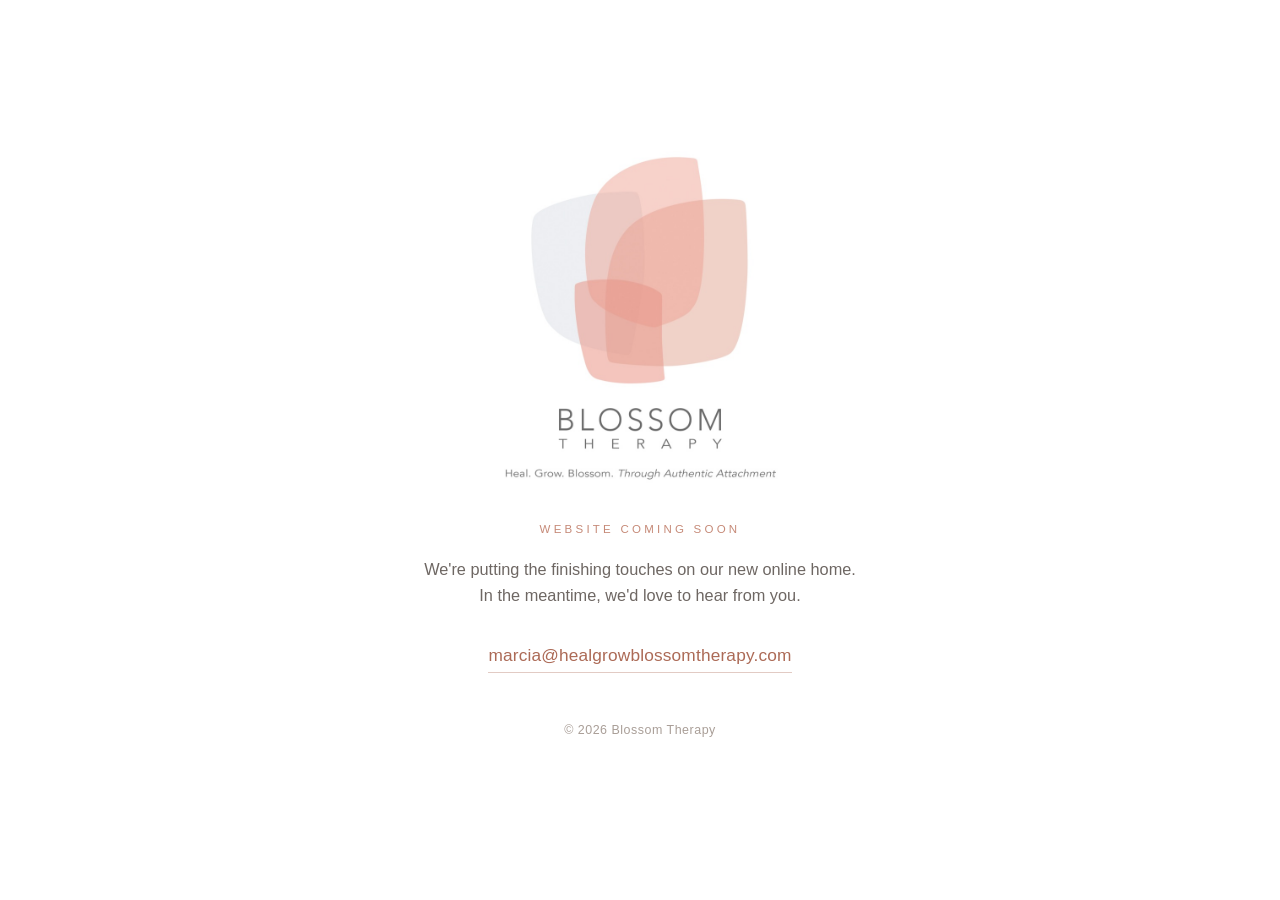
==== index.html @ 685690ca "Add coming-soon placeholder landing page Static single-page scaffold for healgrowblossomtherapy.com:" ====
<!DOCTYPE html>
<html lang="en">
<head>
  <meta charset="UTF-8">
  <meta name="viewport" content="width=device-width, initial-scale=1.0">
  <title>Blossom Therapy — Heal. Grow. Blossom.</title>
  <meta name="description" content="Blossom Therapy — heal, grow, and blossom through authentic attachment. Our new website is coming soon.">
  <!-- Placeholder page: noindex keeps the "coming soon" out of search results.
       The real site (from Claude Design) will replace this file and won't include it. -->
  <meta name="robots" content="noindex">
  <link rel="icon" href="data:image/svg+xml,<svg xmlns='http://www.w3.org/2000/svg' viewBox='0 0 32 32'><rect x='5' y='6' width='16' height='18' rx='6' fill='%23d9b3a8'/><rect x='11' y='9' width='16' height='18' rx='6' fill='%23cd9585' opacity='0.78'/></svg>">
  <style>
    :root {
      --bg: #ffffff;
      --ink: #6e6763;      /* warm gray, matches the wordmark */
      --muted: #a99e97;
      --rose: #c68a78;
      --rose-dark: #ac6a56;
    }

    * { box-sizing: border-box; }

    html, body { margin: 0; padding: 0; }

    body {
      min-height: 100vh;
      min-height: 100svh;
      display: flex;
      background-color: var(--bg);
      color: var(--ink);
      font-family: -apple-system, BlinkMacSystemFont, "Avenir Next", "Segoe UI", Roboto, Helvetica, Arial, sans-serif;
      -webkit-font-smoothing: antialiased;
      line-height: 1.6;
    }

    main {
      margin: auto;
      width: 100%;
      max-width: 34rem;
      padding: 2.5rem 1.5rem 3rem;
      text-align: center;
      animation: rise 0.9s ease-out both;
    }

    .logo {
      display: block;
      width: min(78vw, 380px);
      height: auto;
      margin: 0 auto 2.25rem;
    }

    .eyebrow {
      margin: 0 0 1.1rem;
      font-size: 0.72rem;
      font-weight: 500;
      letter-spacing: 0.28em;
      text-transform: uppercase;
      color: var(--rose);
    }

    .message {
      margin: 0 auto 2.1rem;
      max-width: 28rem;
      font-size: 1.02rem;
      font-weight: 300;
      color: var(--ink);
    }

    .contact {
      display: inline-block;
      font-size: 1.08rem;
      letter-spacing: 0.01em;
      color: var(--rose-dark);
      text-decoration: none;
      border-bottom: 1px solid rgba(172, 106, 86, 0.35);
      padding-bottom: 2px;
      transition: color 0.2s ease, border-color 0.2s ease;
    }

    .contact:hover,
    .contact:focus-visible {
      color: var(--rose);
      border-color: var(--rose);
    }

    footer {
      margin-top: 3rem;
      font-size: 0.78rem;
      letter-spacing: 0.04em;
      color: var(--muted);
    }

    @keyframes rise {
      from { opacity: 0; transform: translateY(12px); }
      to   { opacity: 1; transform: translateY(0); }
    }

    @media (prefers-reduced-motion: reduce) {
      main { animation: none; }
    }
  </style>
</head>
<body>
  <main>
    <img class="logo" src="images/logo.jpg"
         alt="Blossom Therapy — Heal. Grow. Blossom. Through Authentic Attachment">
    <p class="eyebrow">Website Coming Soon</p>
    <p class="message">
      We're putting the finishing touches on our new online home.
      In the meantime, we'd love to hear from you.
    </p>
    <a class="contact" href="mailto:marcia@healgrowblossomtherapy.com">marcia@healgrowblossomtherapy.com</a>
    <footer>© 2026 Blossom Therapy</footer>
  </main>
</body>
</html>
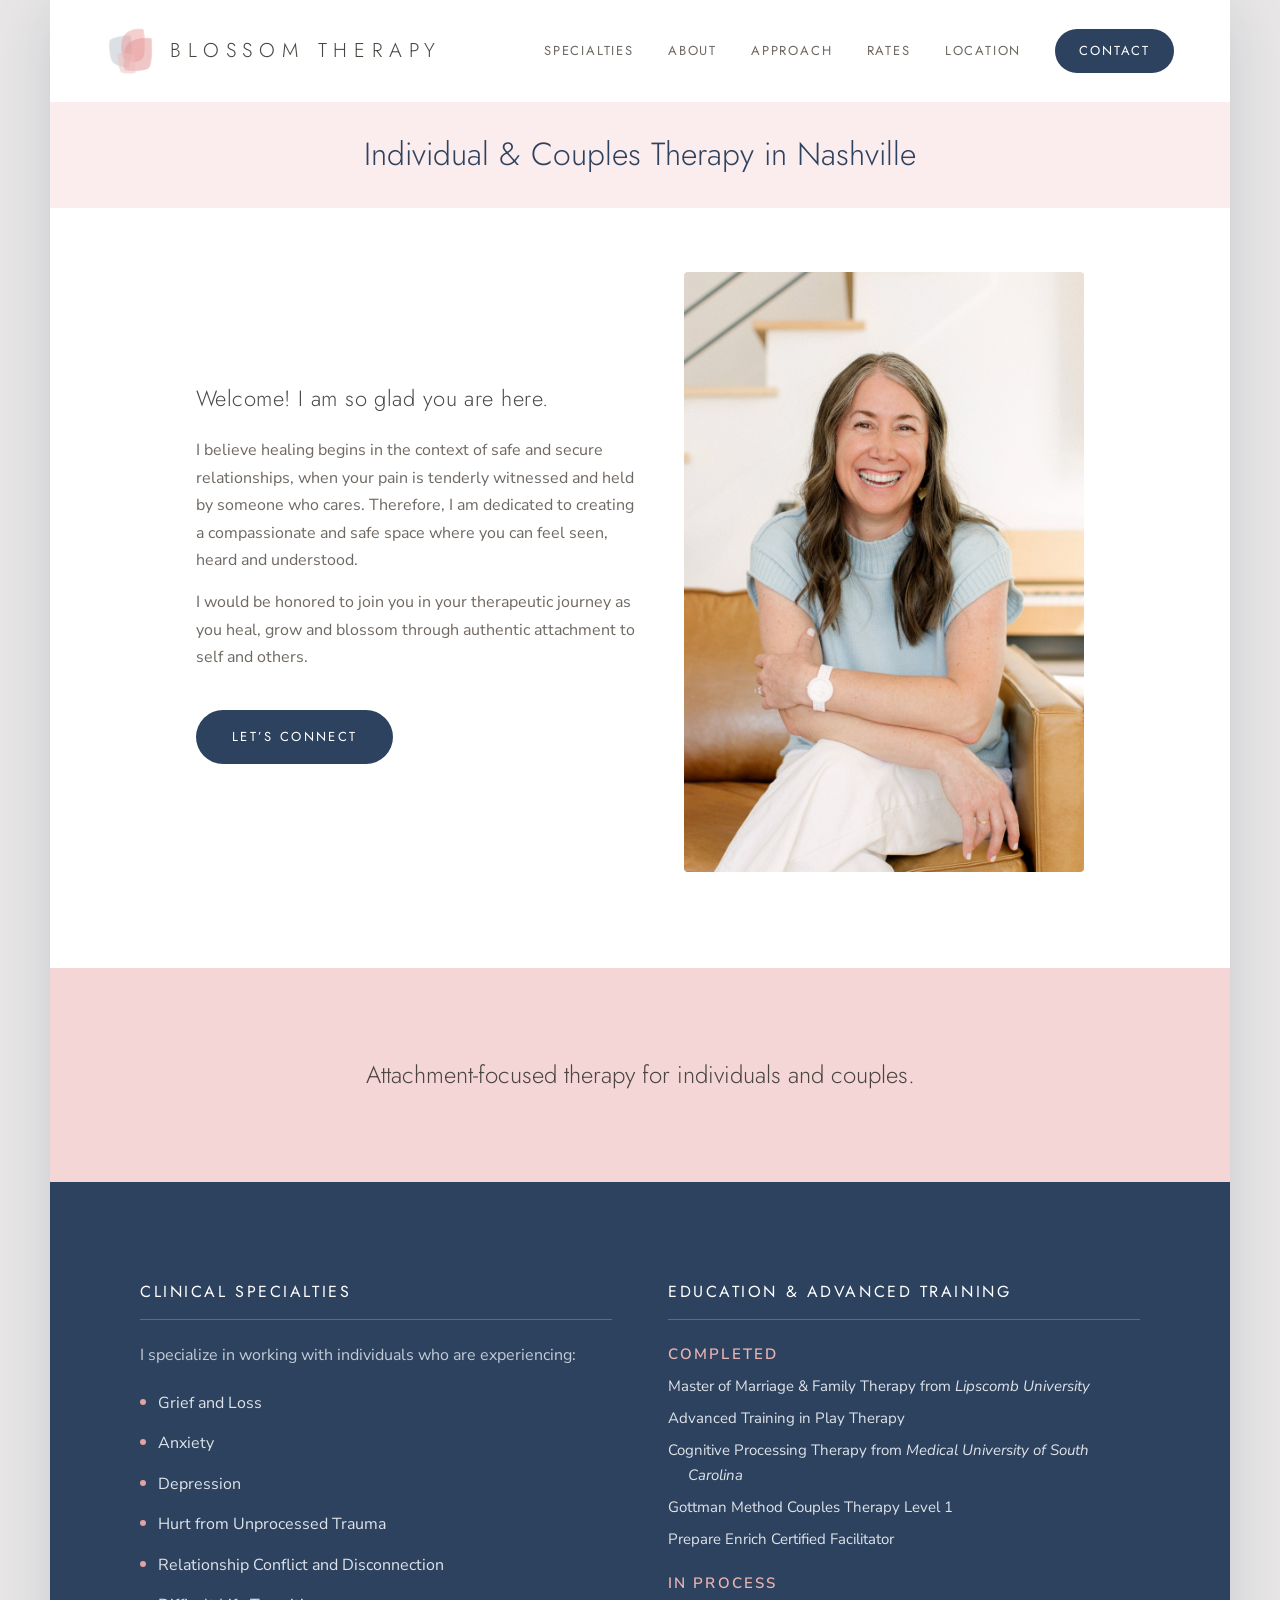
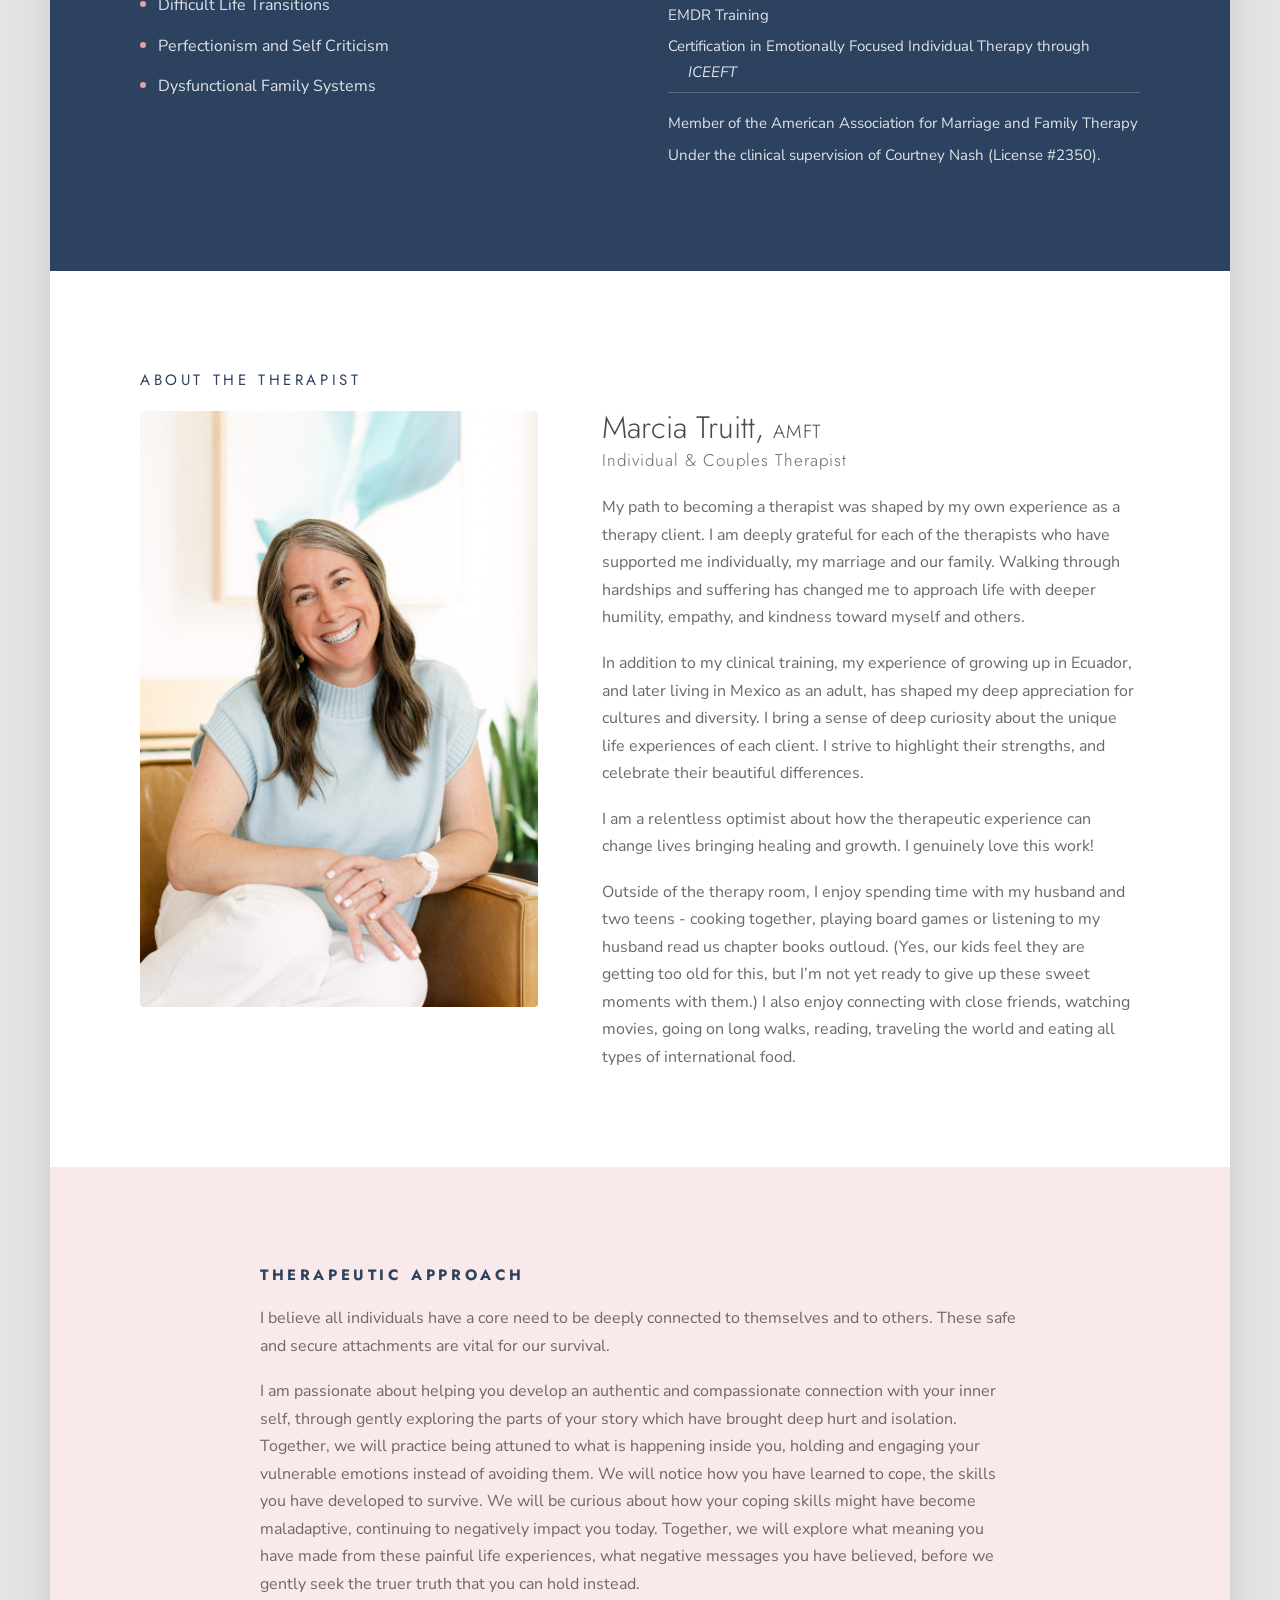
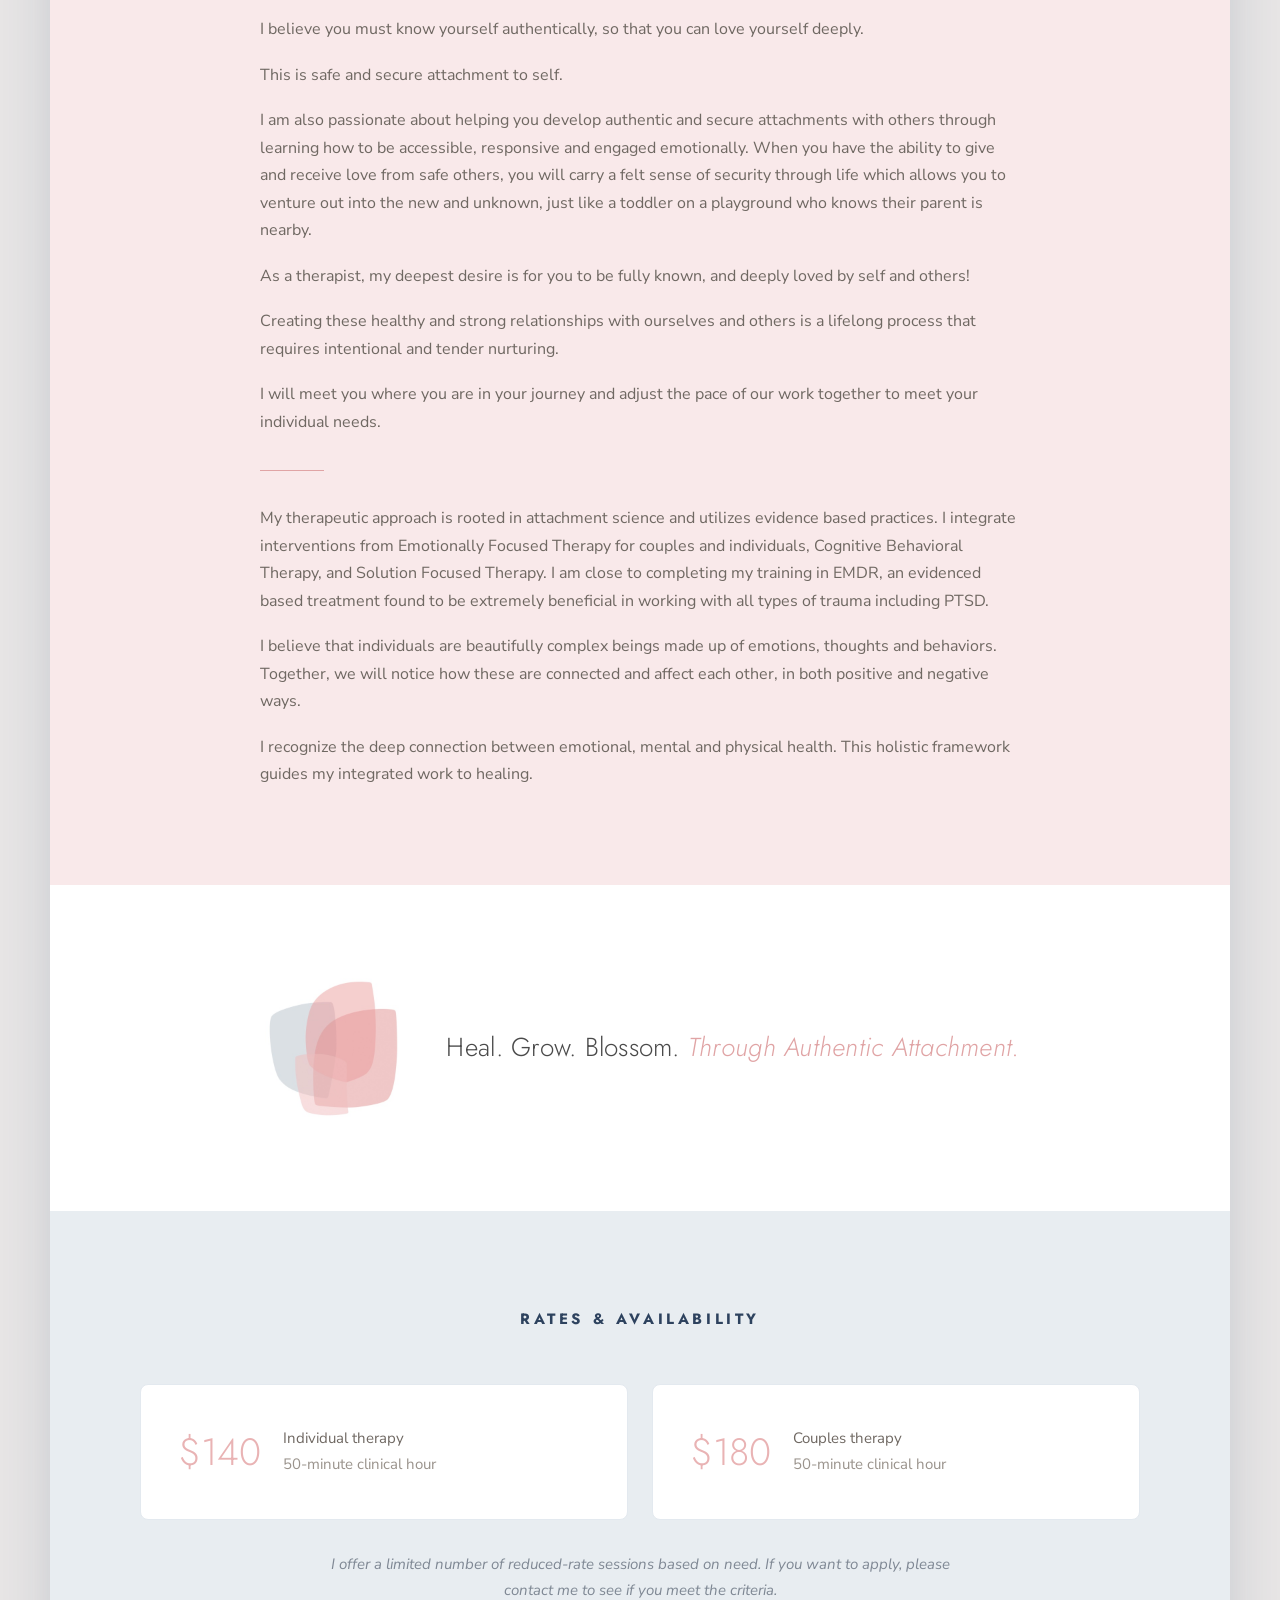
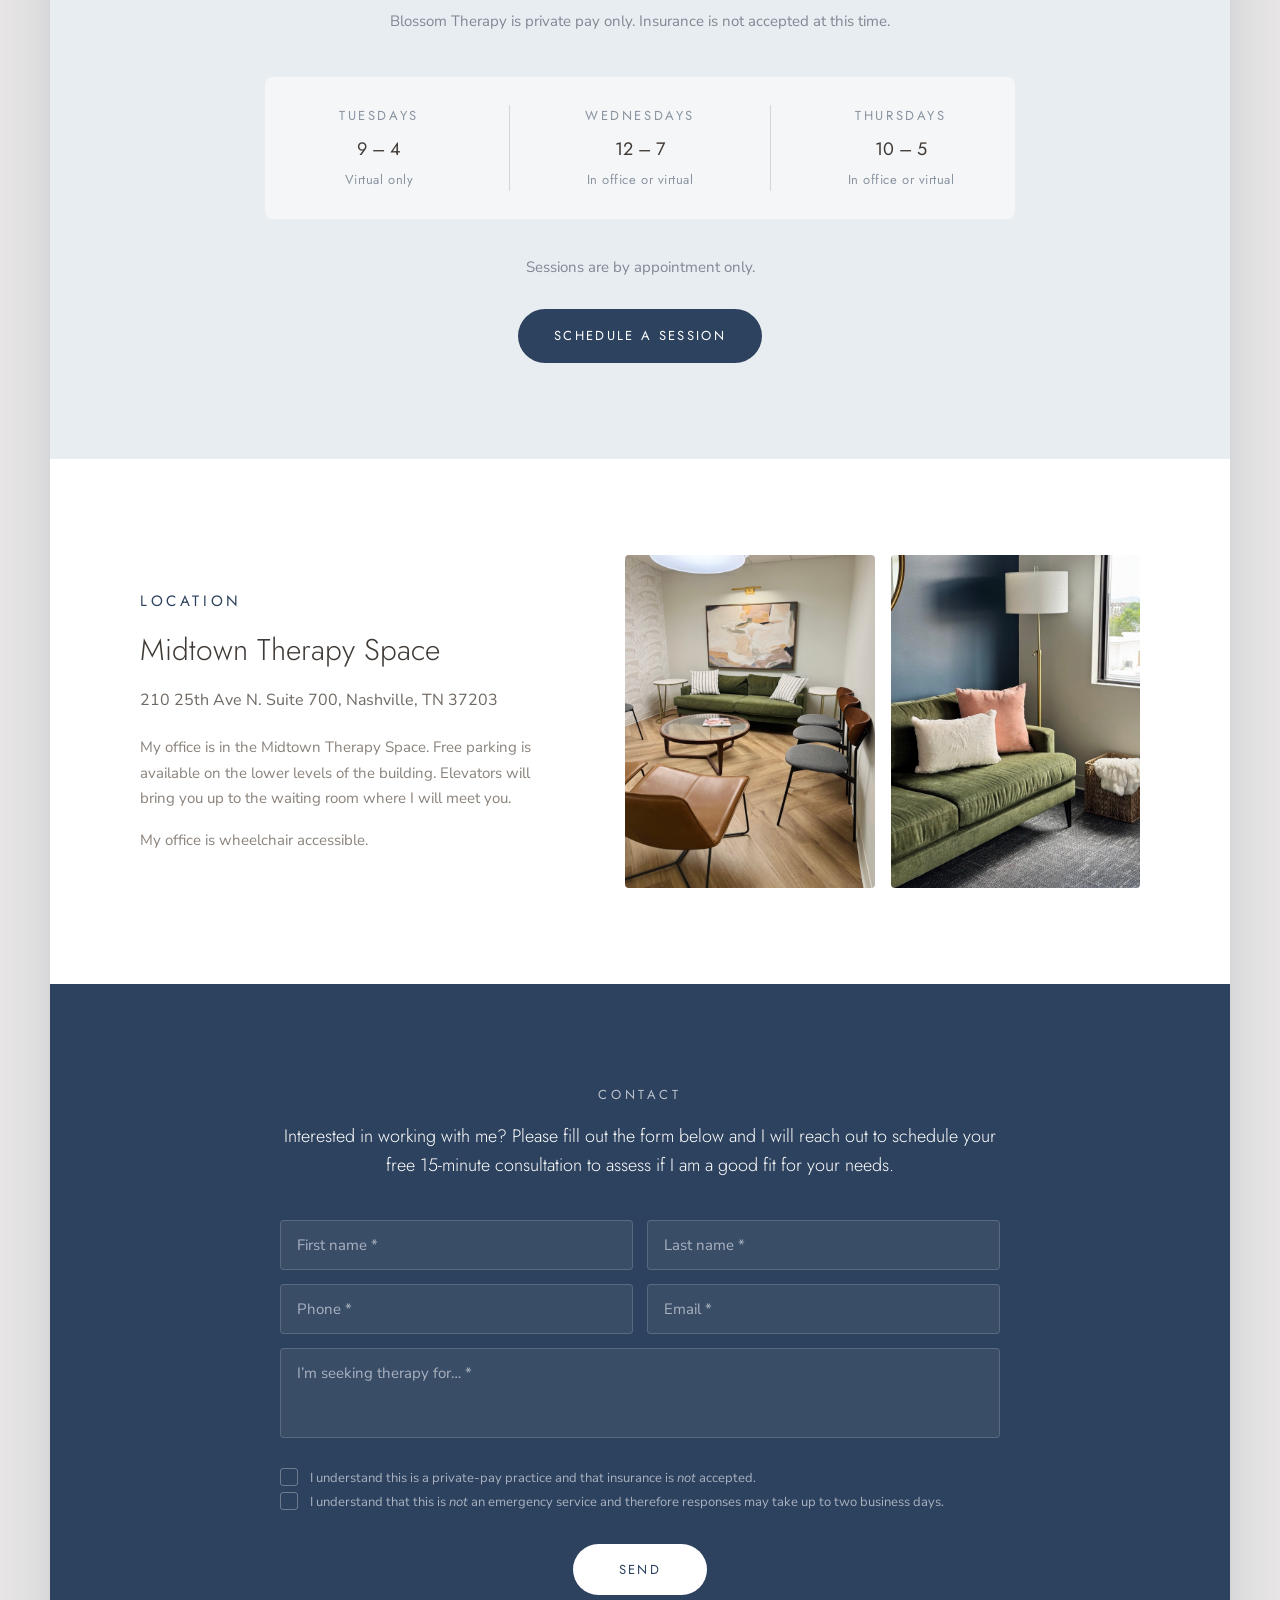
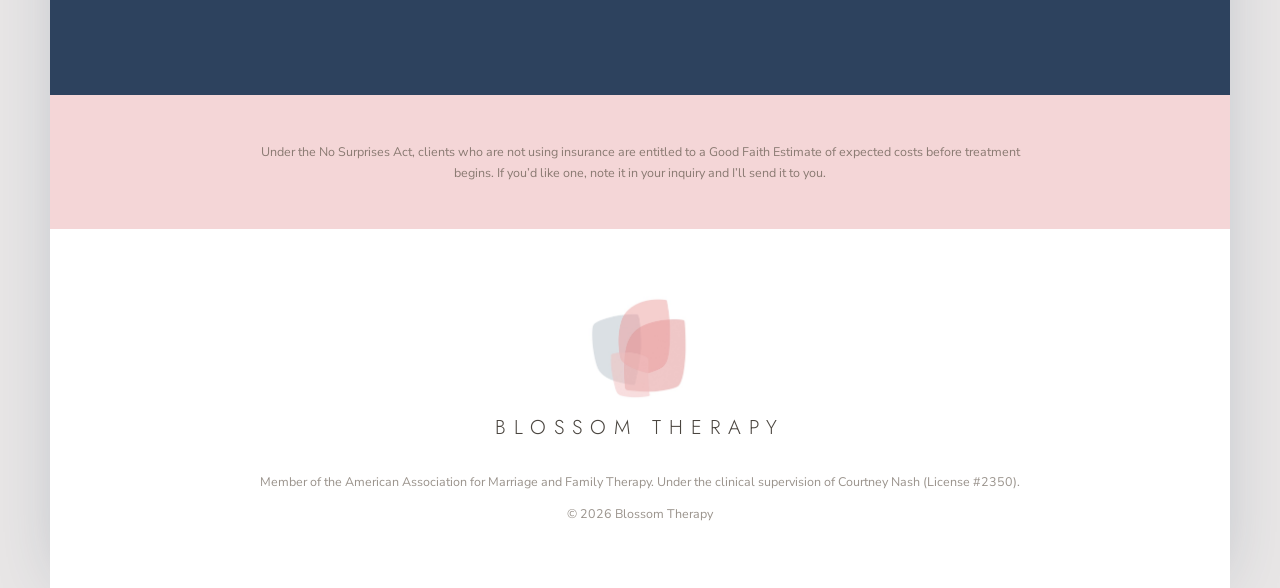
==== commit 88261a46: "Replace coming-soon placeholder with full production site Built from the Claude Design project's "Ve" ====
--- a/index.html
+++ b/index.html
@@ -3,114 +3,320 @@
 <head>
   <meta charset="UTF-8">
   <meta name="viewport" content="width=device-width, initial-scale=1.0">
-  <title>Blossom Therapy — Heal. Grow. Blossom.</title>
-  <meta name="description" content="Blossom Therapy — heal, grow, and blossom through authentic attachment. Our new website is coming soon.">
-  <!-- Placeholder page: noindex keeps the "coming soon" out of search results.
-       The real site (from Claude Design) will replace this file and won't include it. -->
-  <meta name="robots" content="noindex">
-  <link rel="icon" href="data:image/svg+xml,<svg xmlns='http://www.w3.org/2000/svg' viewBox='0 0 32 32'><rect x='5' y='6' width='16' height='18' rx='6' fill='%23d9b3a8'/><rect x='11' y='9' width='16' height='18' rx='6' fill='%23cd9585' opacity='0.78'/></svg>">
-  <style>
-    :root {
-      --bg: #ffffff;
-      --ink: #6e6763;      /* warm gray, matches the wordmark */
-      --muted: #a99e97;
-      --rose: #c68a78;
-      --rose-dark: #ac6a56;
-    }
-
-    * { box-sizing: border-box; }
-
-    html, body { margin: 0; padding: 0; }
-
-    body {
-      min-height: 100vh;
-      min-height: 100svh;
-      display: flex;
-      background-color: var(--bg);
-      color: var(--ink);
-      font-family: -apple-system, BlinkMacSystemFont, "Avenir Next", "Segoe UI", Roboto, Helvetica, Arial, sans-serif;
-      -webkit-font-smoothing: antialiased;
-      line-height: 1.6;
-    }
-
-    main {
-      margin: auto;
-      width: 100%;
-      max-width: 34rem;
-      padding: 2.5rem 1.5rem 3rem;
-      text-align: center;
-      animation: rise 0.9s ease-out both;
-    }
-
-    .logo {
-      display: block;
-      width: min(78vw, 380px);
-      height: auto;
-      margin: 0 auto 2.25rem;
-    }
-
-    .eyebrow {
-      margin: 0 0 1.1rem;
-      font-size: 0.72rem;
-      font-weight: 500;
-      letter-spacing: 0.28em;
-      text-transform: uppercase;
-      color: var(--rose);
-    }
-
-    .message {
-      margin: 0 auto 2.1rem;
-      max-width: 28rem;
-      font-size: 1.02rem;
-      font-weight: 300;
-      color: var(--ink);
-    }
-
-    .contact {
-      display: inline-block;
-      font-size: 1.08rem;
-      letter-spacing: 0.01em;
-      color: var(--rose-dark);
-      text-decoration: none;
-      border-bottom: 1px solid rgba(172, 106, 86, 0.35);
-      padding-bottom: 2px;
-      transition: color 0.2s ease, border-color 0.2s ease;
-    }
-
-    .contact:hover,
-    .contact:focus-visible {
-      color: var(--rose);
-      border-color: var(--rose);
-    }
-
-    footer {
-      margin-top: 3rem;
-      font-size: 0.78rem;
-      letter-spacing: 0.04em;
-      color: var(--muted);
-    }
-
-    @keyframes rise {
-      from { opacity: 0; transform: translateY(12px); }
-      to   { opacity: 1; transform: translateY(0); }
-    }
-
-    @media (prefers-reduced-motion: reduce) {
-      main { animation: none; }
-    }
-  </style>
+  <title>Blossom Therapy | Individual &amp; Couples Therapy in Nashville</title>
+  <meta name="description" content="Attachment-focused individual and couples therapy in Nashville with Marcia Truitt, AMFT. Heal, grow, and blossom through authentic attachment to self and others.">
+  <link rel="canonical" href="https://healgrowblossomtherapy.com/">
+  <meta property="og:type" content="website">
+  <meta property="og:title" content="Blossom Therapy | Individual &amp; Couples Therapy in Nashville">
+  <meta property="og:description" content="Attachment-focused individual and couples therapy in Nashville with Marcia Truitt, AMFT.">
+  <meta property="og:url" content="https://healgrowblossomtherapy.com/">
+  <meta property="og:site_name" content="Blossom Therapy">
+  <meta property="og:image" content="https://healgrowblossomtherapy.com/images/og.jpg">
+  <meta property="og:image:width" content="1200">
+  <meta property="og:image:height" content="630">
+  <meta property="og:image:alt" content="Blossom Therapy — Individual &amp; Couples Therapy in Nashville">
+  <meta name="twitter:card" content="summary_large_image">
+  <meta name="theme-color" content="#2d425e">
+  <link rel="icon" href="images/favicon.png" type="image/png" sizes="192x192">
+  <link rel="apple-touch-icon" href="images/apple-touch-icon.png">
+  <link rel="preconnect" href="https://fonts.googleapis.com">
+  <link rel="preconnect" href="https://fonts.gstatic.com" crossorigin>
+  <link href="https://fonts.googleapis.com/css2?family=Jost:ital,wght@0,300;0,400;0,500;1,300;1,400&family=Nunito+Sans:ital,wght@0,300;0,400;0,600;0,700;1,400&display=swap" rel="stylesheet">
+  <link rel="stylesheet" href="css/styles.css">
+  <script type="application/ld+json">
+  {
+    "@context": "https://schema.org",
+    "@type": ["LocalBusiness", "MedicalBusiness"],
+    "name": "Blossom Therapy",
+    "description": "Attachment-focused individual and couples therapy in Nashville with Marcia Truitt, AMFT.",
+    "url": "https://healgrowblossomtherapy.com/",
+    "image": "https://healgrowblossomtherapy.com/images/og.jpg",
+    "logo": "https://healgrowblossomtherapy.com/images/logo.jpg",
+    "priceRange": "$140-$180",
+    "address": {
+      "@type": "PostalAddress",
+      "streetAddress": "210 25th Ave N. Suite 700",
+      "addressLocality": "Nashville",
+      "addressRegion": "TN",
+      "postalCode": "37203",
+      "addressCountry": "US"
+    },
+    "areaServed": {
+      "@type": "City",
+      "name": "Nashville"
+    },
+    "founder": {
+      "@type": "Person",
+      "name": "Marcia Truitt",
+      "honorificSuffix": "AMFT",
+      "jobTitle": "Individual & Couples Therapist"
+    },
+    "openingHoursSpecification": [
+      { "@type": "OpeningHoursSpecification", "dayOfWeek": "Tuesday", "opens": "09:00", "closes": "16:00" },
+      { "@type": "OpeningHoursSpecification", "dayOfWeek": "Wednesday", "opens": "12:00", "closes": "19:00" },
+      { "@type": "OpeningHoursSpecification", "dayOfWeek": "Thursday", "opens": "10:00", "closes": "17:00" }
+    ]
+  }
+  </script>
 </head>
 <body>
-  <main>
-    <img class="logo" src="images/logo.jpg"
-         alt="Blossom Therapy — Heal. Grow. Blossom. Through Authentic Attachment">
-    <p class="eyebrow">Website Coming Soon</p>
-    <p class="message">
-      We're putting the finishing touches on our new online home.
-      In the meantime, we'd love to hear from you.
-    </p>
-    <a class="contact" href="mailto:marcia@healgrowblossomtherapy.com">marcia@healgrowblossomtherapy.com</a>
-    <footer>© 2026 Blossom Therapy</footer>
+  <a class="skip-link" href="#main">Skip to content</a>
+
+  <div class="page">
+
+  <header class="site-header">
+    <a class="brand" href="#top">
+      <img src="images/logo.jpg" alt="" width="50" height="50">
+      <span>BLOSSOM&nbsp;THERAPY</span>
+    </a>
+    <button class="nav-toggle" aria-expanded="false" aria-controls="site-nav">Menu</button>
+    <nav class="site-nav" id="site-nav" aria-label="Site">
+      <a href="#specialties">Specialties</a>
+      <a href="#about">About</a>
+      <a href="#approach">Approach</a>
+      <a href="#rates">Rates</a>
+      <a href="#location">Location</a>
+      <a class="nav-cta" href="#contact">Contact</a>
+    </nav>
+  </header>
+
+  <main id="main">
+
+    <section class="headline-band" id="top">
+      <h1>Individual &amp; Couples Therapy in Nashville</h1>
+    </section>
+
+    <section class="hero">
+      <div class="hero-layout">
+        <div class="hero-copy">
+          <p class="hero-lede">Welcome! I am so glad you are here.</p>
+          <p>I believe healing begins in the context of safe and secure relationships, when your pain is tenderly witnessed and held by someone who cares. Therefore, I am dedicated to creating a compassionate and safe space where you can feel seen, heard and understood.</p>
+          <p>I would be honored to join you in your therapeutic journey as you heal, grow and blossom through authentic attachment to self and others.</p>
+          <a class="btn" href="#contact">Let&rsquo;s Connect</a>
+        </div>
+        <img class="hero-photo" src="images/hero-marcia.jpg" alt="Marcia Truitt" fetchpriority="high">
+      </div>
+    </section>
+
+    <section class="philosophy" aria-label="Philosophy">
+      <p>Attachment-focused therapy for individuals and couples.</p>
+    </section>
+
+    <section class="credentials" id="specialties">
+      <div class="inner">
+        <div class="cols">
+          <div>
+            <h2>Clinical Specialties</h2>
+            <p class="lead">I specialize in working with individuals who are experiencing:</p>
+            <ul class="specialty-list">
+              <li>Grief and Loss</li>
+              <li>Anxiety</li>
+              <li>Depression</li>
+              <li>Hurt from Unprocessed Trauma</li>
+              <li>Relationship Conflict and Disconnection</li>
+              <li>Difficult Life Transitions</li>
+              <li>Perfectionism and Self Criticism</li>
+              <li>Dysfunctional Family Systems</li>
+            </ul>
+          </div>
+          <div class="training">
+            <h2>Education &amp; Advanced Training</h2>
+            <p class="stage">Completed</p>
+            <p>Master of Marriage &amp; Family Therapy from <em>Lipscomb University</em></p>
+            <p>Advanced Training in Play Therapy</p>
+            <p>Cognitive Processing Therapy from <em>Medical University of South Carolina</em></p>
+            <p>Gottman Method Couples Therapy Level 1</p>
+            <p>Prepare Enrich Certified Facilitator</p>
+            <p class="stage in-process">In Process</p>
+            <p>EMDR Training</p>
+            <p>Certification in Emotionally Focused Individual Therapy through <em>ICEEFT</em></p>
+            <p class="affiliation">Member of the American Association for Marriage and Family Therapy</p>
+            <p class="supervision">Under the clinical supervision of Courtney Nash (License #2350).</p>
+          </div>
+        </div>
+      </div>
+    </section>
+
+    <section class="about" id="about">
+      <div class="inner">
+        <div class="about-layout">
+          <div class="about-media">
+            <p class="eyebrow">About the therapist</p>
+            <img src="images/marcia.jpg" alt="Marcia Truitt" loading="lazy">
+          </div>
+          <div class="about-body">
+            <h2>Marcia Truitt, <span class="credential">AMFT</span></h2>
+            <p class="role">Individual &amp; Couples Therapist</p>
+            <p>My path to becoming a therapist was shaped by my own experience as a therapy client. I am deeply grateful for each of the therapists who have supported me individually, my marriage and our family. Walking through hardships and suffering has changed me to approach life with deeper humility, empathy, and kindness toward myself and others.</p>
+            <p>In addition to my clinical training, my experience of growing up in Ecuador, and later living in Mexico as an adult, has shaped my deep appreciation for cultures and diversity. I bring a sense of deep curiosity about the unique life experiences of each client. I strive to highlight their strengths, and celebrate their beautiful differences.</p>
+            <p>I am a relentless optimist about how the therapeutic experience can change lives bringing healing and growth. I genuinely love this work!</p>
+            <p>Outside of the therapy room, I enjoy spending time with my husband and two teens - cooking together, playing board games or listening to my husband read us chapter books outloud. (Yes, our kids feel they are getting too old for this, but I&rsquo;m not yet ready to give up these sweet moments with them.) I also enjoy connecting with close friends, watching movies, going on long walks, reading, traveling the world and eating all types of international food.</p>
+          </div>
+        </div>
+      </div>
+    </section>
+
+    <section class="approach" id="approach">
+      <div class="inner">
+        <div class="approach-copy">
+          <h2 class="eyebrow">Therapeutic approach</h2>
+          <p>I believe all individuals have a core need to be deeply connected to themselves and to others. These safe and secure attachments are vital for our survival.</p>
+          <p>I am passionate about helping you develop an authentic and compassionate connection with your inner self, through gently exploring the parts of your story which have brought deep hurt and isolation. Together, we will practice being attuned to what is happening inside you, holding and engaging your vulnerable emotions instead of avoiding them. We will notice how you have learned to cope, the skills you have developed to survive. We will be curious about how your coping skills might have become maladaptive, continuing to negatively impact you today. Together, we will explore what meaning you have made from these painful life experiences, what negative messages you have believed, before we gently seek the truer truth that you can hold instead.</p>
+          <p>I believe you must know yourself authentically, so that you can love yourself deeply.</p>
+          <p>This is safe and secure attachment to self.</p>
+          <p>I am also passionate about helping you develop authentic and secure attachments with others through learning how to be accessible, responsive and engaged emotionally. When you have the ability to give and receive love from safe others, you will carry a felt sense of security through life which allows you to venture out into the new and unknown, just like a toddler on a playground who knows their parent is nearby.</p>
+          <p>As a therapist, my deepest desire is for you to be fully known, and deeply loved by self and others!</p>
+          <p>Creating these healthy and strong relationships with ourselves and others is a lifelong process that requires intentional and tender nurturing.</p>
+          <p>I will meet you where you are in your journey and adjust the pace of our work together to meet your individual needs.</p>
+          <hr class="divider">
+          <p>My therapeutic approach is rooted in attachment science and utilizes evidence based practices. I integrate interventions from Emotionally Focused Therapy for couples and individuals, Cognitive Behavioral Therapy, and Solution Focused Therapy. I am close to completing my training in EMDR, an evidenced based treatment found to be extremely beneficial in working with all types of trauma including PTSD.</p>
+          <p>I believe that individuals are beautifully complex beings made up of emotions, thoughts and behaviors. Together, we will notice how these are connected and affect each other, in both positive and negative ways.</p>
+          <p>I recognize the deep connection between emotional, mental and physical health. This holistic framework guides my integrated work to healing.</p>
+        </div>
+      </div>
+    </section>
+
+    <section class="tagline-band" aria-label="Tagline">
+      <div class="inner">
+        <img src="images/logo.jpg" alt="" width="150" height="150" loading="lazy">
+        <p>Heal. Grow. Blossom. <em>Through Authentic Attachment.</em></p>
+      </div>
+    </section>
+
+    <section class="rates" id="rates">
+      <div class="inner">
+        <h2 class="eyebrow">Rates &amp; availability</h2>
+        <div class="rate-cards">
+          <div class="rate-card">
+            <div class="price">$140</div>
+            <div class="desc">Individual therapy<br><span>50-minute clinical hour</span></div>
+          </div>
+          <div class="rate-card">
+            <div class="price">$180</div>
+            <div class="desc">Couples therapy<br><span>50-minute clinical hour</span></div>
+          </div>
+        </div>
+        <p class="note reduced">I offer a limited number of reduced-rate sessions based on need. If you want to apply, please contact me to see if you meet the criteria.</p>
+        <p class="note private-pay">Blossom Therapy is private pay only. Insurance is not accepted at this time.</p>
+        <div class="hours">
+          <div class="day">
+            <div class="day-name">Tuesdays</div>
+            <div class="day-time">9 &ndash; 4</div>
+            <div class="day-note">Virtual only</div>
+          </div>
+          <div class="rule" role="presentation"></div>
+          <div class="day">
+            <div class="day-name">Wednesdays</div>
+            <div class="day-time">12 &ndash; 7</div>
+            <div class="day-note">In office or virtual</div>
+          </div>
+          <div class="rule" role="presentation"></div>
+          <div class="day">
+            <div class="day-name">Thursdays</div>
+            <div class="day-time">10 &ndash; 5</div>
+            <div class="day-note">In office or virtual</div>
+          </div>
+        </div>
+        <p class="appointment">Sessions are by appointment only.</p>
+        <div class="cta">
+          <a class="btn" href="#contact">Schedule a session</a>
+        </div>
+      </div>
+    </section>
+
+    <section class="location" id="location">
+      <div class="inner">
+        <div class="location-layout">
+          <div>
+            <p class="eyebrow">Location</p>
+            <h2>Midtown Therapy Space</h2>
+            <p class="address">210 25th Ave N. Suite 700, Nashville, TN 37203</p>
+            <p class="detail">My office is in the Midtown Therapy Space. Free parking is available on the lower levels of the building. Elevators will bring you up to the waiting room where I will meet you.</p>
+            <p class="detail">My office is wheelchair accessible.</p>
+          </div>
+          <div class="photos">
+            <img src="images/office1.jpg" alt="Waiting room" loading="lazy">
+            <img src="images/office2.jpg" alt="Therapy office" loading="lazy">
+          </div>
+        </div>
+      </div>
+    </section>
+
+    <section class="contact" id="contact">
+      <div class="inner">
+        <p class="eyebrow">Contact</p>
+        <h2>Interested in working with me? Please fill out the form below and I will reach out to schedule your free 15-minute consultation to assess if I am a good fit for your needs.</h2>
+        <form name="contact" method="POST" action="/thanks.html" data-netlify="true" netlify-honeypot="bot-field">
+          <input type="hidden" name="form-name" value="contact">
+          <p class="sr-only" aria-hidden="true">
+            <label>Don&rsquo;t fill this out if you&rsquo;re human: <input name="bot-field"></label>
+          </p>
+          <div class="field-row">
+            <div>
+              <label class="sr-only" for="first-name">First name</label>
+              <input type="text" id="first-name" name="first-name" placeholder="First name *" autocomplete="given-name" required>
+            </div>
+            <div>
+              <label class="sr-only" for="last-name">Last name</label>
+              <input type="text" id="last-name" name="last-name" placeholder="Last name *" autocomplete="family-name" required>
+            </div>
+          </div>
+          <div class="field-row">
+            <div>
+              <label class="sr-only" for="phone">Phone</label>
+              <input type="tel" id="phone" name="phone" placeholder="Phone *" autocomplete="tel" required>
+            </div>
+            <div>
+              <label class="sr-only" for="email">Email</label>
+              <input type="email" id="email" name="email" placeholder="Email *" autocomplete="email" required>
+            </div>
+          </div>
+          <div>
+            <label class="sr-only" for="message">I&rsquo;m seeking therapy for&hellip;</label>
+            <textarea id="message" name="message" placeholder="I&rsquo;m seeking therapy for&hellip; *" rows="3" required></textarea>
+          </div>
+          <label class="consent">
+            <input type="checkbox" name="private-pay-acknowledged" value="yes" required>
+            <span>I understand this is a private-pay practice and that insurance is <em>not</em> accepted.</span>
+          </label>
+          <label class="consent">
+            <input type="checkbox" name="response-time-acknowledged" value="yes" required>
+            <span>I understand that this is <em>not</em> an emergency service and therefore responses may take up to two business days.</span>
+          </label>
+          <button class="submit" type="submit">Send</button>
+        </form>
+      </div>
+    </section>
+
+    <section class="gfe" aria-label="Good Faith Estimate">
+      <p>Under the No Surprises Act, clients who are not using insurance are entitled to a Good Faith Estimate of expected costs before treatment begins. If you&rsquo;d like one, note it in your inquiry and I&rsquo;ll send it to you.</p>
+    </section>
+
   </main>
+
+  <footer class="site-footer">
+    <img src="images/logo.jpg" alt="" width="110" height="110" loading="lazy">
+    <div class="wordmark">BLOSSOM&nbsp;THERAPY</div>
+    <p class="legal">Member of the American Association for Marriage and Family Therapy. Under the clinical supervision of Courtney Nash (License #2350).</p>
+    <p class="copyright">&copy; 2026 Blossom Therapy</p>
+  </footer>
+
+  </div>
+
+  <script>
+    (function () {
+      var toggle = document.querySelector('.nav-toggle');
+      toggle.addEventListener('click', function () {
+        var open = document.body.classList.toggle('nav-open');
+        toggle.setAttribute('aria-expanded', open ? 'true' : 'false');
+      });
+      document.querySelectorAll('.site-nav a').forEach(function (link) {
+        link.addEventListener('click', function () {
+          document.body.classList.remove('nav-open');
+          toggle.setAttribute('aria-expanded', 'false');
+        });
+      });
+    })();
+  </script>
 </body>
 </html>
--- a/css/styles.css
+++ b/css/styles.css
@@ -0,0 +1,961 @@
+/* ==========================================================================
+   Blossom Therapy — healgrowblossomtherapy.com
+   Built from Claude Design "Blossom Therapy Website.dc.html" — Version 4 (consolidated)
+   ========================================================================== */
+
+:root {
+  --navy: #2d425e;
+  --navy-hover: #3a5273;
+  --pink-frame: #f9e9ea;
+  --pink-band: #fbeced;
+  --pink-deep: #f4d6d7;
+  --blue-light: #e8edf1;
+  --ink: #6f6862;
+  --ink-dark: #4a4a4a;
+  --ink-warm: #4a453f;
+  --ink-deep: #3f3a36;
+  --muted: #9a938c;
+  --muted-warm: #8a827b;
+  --blue-muted: #7f8894;
+  --blue-gray: #8a94a0;
+  --rose: #e9b3b4;
+  --rose-dot: #dfa3a5;
+  --rose-line: #e0a4a5;
+  --rose-focus: #e5a9ab;
+  --font-head: 'Jost', sans-serif;
+  --font-body: 'Nunito Sans', sans-serif;
+}
+
+* { box-sizing: border-box; }
+
+html {
+  scroll-behavior: smooth;
+}
+
+@media (prefers-reduced-motion: reduce) {
+  html { scroll-behavior: auto; }
+  *, *::before, *::after { transition: none !important; }
+}
+
+body {
+  margin: 0;
+  background: #e8e6e6;
+  color: var(--ink);
+  font-family: var(--font-body);
+  font-size: 16px;
+  line-height: 1.72;
+  -webkit-font-smoothing: antialiased;
+}
+
+/* Constrained sheet on the gray canvas, echoing the design file's framing */
+.page {
+  max-width: 1180px;
+  margin: 0 auto;
+  background: #ffffff;
+  box-shadow: 0 0 60px -12px rgba(45, 66, 94, 0.25);
+}
+
+img { max-width: 100%; }
+
+section { scroll-margin-top: 24px; }
+
+.inner {
+  max-width: 1000px;
+  margin: 0 auto;
+}
+
+.eyebrow {
+  font-family: var(--font-head);
+  font-size: 15px;
+  letter-spacing: 0.24em;
+  text-transform: uppercase;
+  color: var(--navy);
+  margin: 0 0 16px;
+}
+
+.btn {
+  display: inline-block;
+  font-family: var(--font-head);
+  font-size: 13px;
+  letter-spacing: 0.18em;
+  text-transform: uppercase;
+  color: #fff;
+  background: var(--navy);
+  padding: 16px 36px;
+  border-radius: 40px;
+  border: 0;
+  text-decoration: none;
+  cursor: pointer;
+  transition: background-color 0.2s ease;
+}
+
+.btn:hover { background: var(--navy-hover); }
+
+a:focus-visible,
+button:focus-visible,
+input:focus-visible,
+textarea:focus-visible {
+  outline: 2px solid var(--rose-focus);
+  outline-offset: 2px;
+}
+
+.sr-only {
+  position: absolute;
+  width: 1px;
+  height: 1px;
+  padding: 0;
+  margin: -1px;
+  overflow: hidden;
+  clip: rect(0 0 0 0);
+  white-space: nowrap;
+  border: 0;
+}
+
+.skip-link {
+  position: absolute;
+  left: -9999px;
+  top: 0;
+  background: var(--navy);
+  color: #fff;
+  padding: 10px 18px;
+  z-index: 100;
+}
+
+.skip-link:focus { left: 0; }
+
+/* --------------------------------------------------------------------------
+   Header / nav
+   -------------------------------------------------------------------------- */
+
+.site-header {
+  display: flex;
+  align-items: center;
+  justify-content: space-between;
+  gap: 24px;
+  padding: 26px 56px;
+  background: #ffffff;
+  position: relative;
+}
+
+.brand {
+  display: flex;
+  align-items: center;
+  gap: 14px;
+  text-decoration: none;
+}
+
+.brand img {
+  height: 50px;
+  width: auto;
+  display: block;
+}
+
+.brand span {
+  font-family: var(--font-head);
+  font-weight: 300;
+  font-size: 20px;
+  letter-spacing: 0.34em;
+  color: var(--ink-warm);
+  white-space: nowrap;
+}
+
+.site-nav {
+  display: flex;
+  align-items: center;
+  gap: 34px;
+  font-family: var(--font-head);
+  font-size: 13px;
+  letter-spacing: 0.14em;
+  text-transform: uppercase;
+}
+
+.site-nav a {
+  color: var(--ink);
+  text-decoration: none;
+}
+
+.site-nav a:hover { color: var(--navy); }
+
+.site-nav .nav-cta {
+  background: var(--navy);
+  color: #fff;
+  padding: 11px 24px;
+  border-radius: 40px;
+  transition: background-color 0.2s ease;
+}
+
+.site-nav .nav-cta:hover {
+  background: var(--navy-hover);
+  color: #fff;
+}
+
+.nav-toggle {
+  display: none;
+  background: none;
+  border: 1px solid #e3dcd8;
+  border-radius: 6px;
+  padding: 9px 14px;
+  font-family: var(--font-head);
+  font-size: 13px;
+  letter-spacing: 0.14em;
+  text-transform: uppercase;
+  color: var(--ink);
+  cursor: pointer;
+}
+
+@media (max-width: 960px) {
+  .site-header { padding: 20px 24px; flex-wrap: wrap; }
+
+  .brand img { height: 42px; }
+
+  .brand span { font-size: 16px; letter-spacing: 0.28em; }
+
+  .nav-toggle { display: block; }
+
+  .site-nav {
+    display: none;
+    flex-basis: 100%;
+    flex-direction: column;
+    align-items: flex-start;
+    gap: 0;
+    padding: 8px 2px 14px;
+  }
+
+  .nav-open .site-nav { display: flex; }
+
+  .site-nav a {
+    padding: 12px 0;
+    width: 100%;
+    border-bottom: 1px solid #f3edeb;
+  }
+
+  .site-nav .nav-cta {
+    margin-top: 16px;
+    width: auto;
+    border-bottom: 0;
+  }
+}
+
+/* --------------------------------------------------------------------------
+   Headline band + hero
+   -------------------------------------------------------------------------- */
+
+.headline-band {
+  padding: 34px 56px;
+  background: var(--pink-band);
+}
+
+.headline-band h1 {
+  font-family: var(--font-head);
+  font-weight: 300;
+  font-size: 32px;
+  line-height: 1.18;
+  color: var(--navy);
+  margin: 0;
+  text-align: center;
+}
+
+.hero {
+  padding: 64px 56px 96px;
+  background: #ffffff;
+}
+
+.hero .hero-layout {
+  display: flex;
+  justify-content: center;
+  align-items: center;
+  gap: 48px;
+  max-width: 1050px;
+  margin: 0 auto;
+}
+
+.hero .hero-copy { max-width: 440px; }
+
+.hero .hero-lede {
+  margin: 0 0 20px;
+  font-family: var(--font-head);
+  font-weight: 300;
+  font-size: 22px;
+  letter-spacing: 0.02em;
+  color: var(--ink-dark);
+}
+
+.hero p { margin: 0 0 14px; }
+
+.hero .btn { margin-top: 24px; }
+
+.hero .hero-photo {
+  flex: 0 0 auto;
+  width: 400px;
+  max-width: 100%;
+  aspect-ratio: 2 / 3;
+  object-fit: cover;
+  object-position: center 20%;
+  border-radius: 4px;
+  display: block;
+}
+
+/* --------------------------------------------------------------------------
+   Philosophy band
+   -------------------------------------------------------------------------- */
+
+.philosophy {
+  padding: 88px 56px;
+  text-align: center;
+  background: var(--pink-deep);
+}
+
+.philosophy p {
+  max-width: 720px;
+  margin: 0 auto;
+  font-family: var(--font-head);
+  font-weight: 300;
+  font-size: 24px;
+  line-height: 1.58;
+  color: var(--ink-warm);
+}
+
+/* --------------------------------------------------------------------------
+   Specialties & education (navy)
+   -------------------------------------------------------------------------- */
+
+.credentials {
+  padding: 96px 56px;
+  background: var(--navy);
+  color: #dfe3e9;
+}
+
+.credentials .cols {
+  display: grid;
+  grid-template-columns: 1fr 1fr;
+  gap: 56px;
+}
+
+.credentials h2 {
+  font-family: var(--font-head);
+  font-weight: 400;
+  font-size: 16px;
+  letter-spacing: 0.16em;
+  text-transform: uppercase;
+  color: #ffffff;
+  margin: 0 0 22px;
+  padding-bottom: 14px;
+  border-bottom: 1px solid rgba(255, 255, 255, 0.22);
+}
+
+.credentials .lead {
+  margin: 0 0 20px;
+  color: #c3cbd6;
+}
+
+.specialty-list {
+  list-style: none;
+  margin: 0;
+  padding: 0;
+  display: flex;
+  flex-direction: column;
+  gap: 13px;
+}
+
+.specialty-list li {
+  display: flex;
+  align-items: flex-start;
+  gap: 12px;
+}
+
+.specialty-list li::before {
+  content: "";
+  width: 6px;
+  height: 6px;
+  border-radius: 50%;
+  background: var(--rose-dot);
+  flex: 0 0 auto;
+  margin-top: 9px;
+}
+
+.credentials .stage {
+  margin: 0 0 12px;
+  font-size: 13px;
+  font-weight: 600;
+  letter-spacing: 0.14em;
+  text-transform: uppercase;
+  color: var(--rose);
+}
+
+.credentials .stage + p { margin-top: 0; }
+
+.credentials .training p,
+.credentials .training-item {
+  margin: 0 0 6px;
+  font-size: 15px;
+  /* Hanging indent: wrapped lines indent to read as continuations */
+  padding-left: 20px;
+  text-indent: -20px;
+}
+
+.credentials .stage.in-process { margin-top: 18px; }
+
+.credentials .affiliation {
+  margin: 22px 0 6px;
+  padding-top: 18px;
+  border-top: 1px solid rgba(255, 255, 255, 0.22);
+}
+
+.credentials .supervision { margin: 0; }
+
+/* --------------------------------------------------------------------------
+   About
+   -------------------------------------------------------------------------- */
+
+.about {
+  padding: 96px 56px;
+  background: #ffffff;
+}
+
+.about .about-layout {
+  display: grid;
+  grid-template-columns: 0.85fr 1.15fr;
+  gap: 64px;
+  align-items: start;
+}
+
+.about .about-media .eyebrow {
+  line-height: 26px;
+  margin-bottom: 18px;
+}
+
+.about .about-media img {
+  width: 100%;
+  aspect-ratio: 2 / 3;
+  object-fit: cover;
+  object-position: center 20%;
+  border-radius: 4px;
+  display: block;
+}
+
+/* 44px = eyebrow line (26px) + its 18px margin, so the h2 tops out level
+   with the photo across the gutter */
+.about .about-body { padding-top: 44px; }
+
+.about h2 {
+  font-family: var(--font-head);
+  font-weight: 300;
+  font-size: 31px;
+  line-height: 1.1;
+  color: var(--ink-dark);
+  margin: 0;
+}
+
+.about h2 .credential {
+  font-size: 19px;
+  letter-spacing: 0.06em;
+}
+
+.about .role {
+  margin: 4px 0 0;
+  font-family: var(--font-head);
+  font-size: 17px;
+  font-weight: 300;
+  letter-spacing: 0.06em;
+  line-height: 1.4;
+  color: var(--ink);
+}
+
+.about .about-body p:not(.role) { margin: 18px 0 0; }
+
+.about .about-body p:nth-of-type(2) { margin-top: 22px; }
+
+/* --------------------------------------------------------------------------
+   Approach
+   -------------------------------------------------------------------------- */
+
+.approach {
+  padding: 96px 56px;
+  background: var(--pink-frame);
+}
+
+.approach .approach-copy {
+  max-width: 760px;
+  margin: 0 auto;
+}
+
+.approach p { margin: 0 0 18px; }
+
+.approach p:last-child { margin-bottom: 0; }
+
+.approach .divider {
+  width: 64px;
+  height: 1px;
+  background: var(--rose-line);
+  border: 0;
+  margin: 34px 0;
+}
+
+/* --------------------------------------------------------------------------
+   Tagline band
+   -------------------------------------------------------------------------- */
+
+.tagline-band {
+  padding: 88px 56px;
+  background: #ffffff;
+}
+
+.tagline-band .inner {
+  display: flex;
+  align-items: center;
+  justify-content: center;
+  gap: 36px;
+}
+
+.tagline-band img {
+  width: 150px;
+  height: auto;
+  display: block;
+  flex: 0 0 auto;
+}
+
+.tagline-band p {
+  font-family: var(--font-head);
+  font-weight: 300;
+  font-size: 26px;
+  letter-spacing: 0.01em;
+  color: var(--ink-dark);
+  margin: 0;
+}
+
+.tagline-band p em {
+  font-style: italic;
+  color: var(--rose-line);
+}
+
+/* --------------------------------------------------------------------------
+   Rates & availability
+   -------------------------------------------------------------------------- */
+
+.rates {
+  padding: 96px 56px;
+  background: var(--blue-light);
+}
+
+.rates .eyebrow {
+  text-align: center;
+  margin-bottom: 52px;
+}
+
+.rate-cards {
+  display: grid;
+  grid-template-columns: 1fr 1fr;
+  gap: 24px;
+  margin-bottom: 32px;
+}
+
+.rate-card {
+  display: flex;
+  align-items: center;
+  gap: 22px;
+  background: #ffffff;
+  border: 1px solid #e3e9ef;
+  border-radius: 8px;
+  padding: 34px 38px;
+}
+
+.rate-card .price {
+  font-family: var(--font-head);
+  font-weight: 300;
+  font-size: 38px;
+  color: var(--rose);
+}
+
+.rate-card .desc { font-size: 15px; }
+
+.rate-card .desc span { color: var(--muted); }
+
+.rates .note {
+  text-align: center;
+  font-size: 15px;
+  color: var(--blue-muted);
+  margin: 0 auto 6px;
+  max-width: 640px;
+}
+
+.rates .note.reduced { font-style: italic; }
+
+.rates .note.private-pay { margin-bottom: 42px; }
+
+.hours {
+  display: flex;
+  justify-content: center;
+  gap: 56px;
+  flex-wrap: wrap;
+  font-family: var(--font-head);
+  background: rgba(255, 255, 255, 0.55);
+  border-radius: 8px;
+  padding: 28px 40px;
+  width: fit-content;
+  margin: 0 auto;
+}
+
+.hours .day {
+  text-align: center;
+  width: 148px;
+}
+
+.hours .day-name {
+  font-size: 13px;
+  letter-spacing: 0.2em;
+  text-transform: uppercase;
+  color: var(--blue-gray);
+}
+
+.hours .day-time {
+  font-size: 18px;
+  color: var(--ink-deep);
+  margin-top: 6px;
+}
+
+.hours .day-note {
+  font-size: 13px;
+  color: var(--blue-gray);
+  margin-top: 4px;
+  letter-spacing: 0.04em;
+}
+
+.hours .rule {
+  width: 1px;
+  background: #cfd6de;
+}
+
+.rates .appointment {
+  text-align: center;
+  font-size: 15px;
+  color: var(--blue-muted);
+  margin: 36px auto 0;
+}
+
+.rates .cta {
+  text-align: center;
+  margin-top: 28px;
+}
+
+/* --------------------------------------------------------------------------
+   Location
+   -------------------------------------------------------------------------- */
+
+.location {
+  padding: 96px 56px;
+  background: #ffffff;
+}
+
+.location .location-layout {
+  display: grid;
+  grid-template-columns: 0.9fr 1.1fr;
+  gap: 64px;
+  align-items: center;
+}
+
+.location h2 {
+  font-family: var(--font-head);
+  font-weight: 300;
+  font-size: 30px;
+  color: var(--ink-deep);
+  margin: 0 0 18px;
+  line-height: 1.3;
+}
+
+.location .address { margin: 0 0 20px; }
+
+.location .detail {
+  margin: 0 0 16px;
+  font-size: 15px;
+  color: var(--muted-warm);
+}
+
+.location .detail:last-child { margin-bottom: 0; }
+
+.location .photos {
+  display: grid;
+  grid-template-columns: 1fr 1fr;
+  gap: 16px;
+}
+
+.location .photos img {
+  width: 100%;
+  aspect-ratio: 3 / 4;
+  object-fit: cover;
+  border-radius: 4px;
+  display: block;
+}
+
+/* --------------------------------------------------------------------------
+   Contact (navy)
+   -------------------------------------------------------------------------- */
+
+.contact {
+  padding: 100px 56px;
+  background: var(--navy);
+  color: #dfe3e9;
+}
+
+.contact .inner { max-width: 720px; }
+
+.contact .eyebrow {
+  text-align: center;
+  font-size: 13px;
+  letter-spacing: 0.28em;
+  color: #b9c0cb;
+}
+
+.contact h2 {
+  font-family: var(--font-head);
+  font-weight: 300;
+  font-size: 18px;
+  line-height: 1.6;
+  color: #fff;
+  margin: 0 auto 40px;
+  text-align: center;
+}
+
+.contact form {
+  display: flex;
+  flex-direction: column;
+  gap: 14px;
+}
+
+.contact .field-row {
+  display: grid;
+  grid-template-columns: 1fr 1fr;
+  gap: 14px;
+}
+
+.contact input[type="text"],
+.contact input[type="tel"],
+.contact input[type="email"],
+.contact textarea {
+  background: rgba(255, 255, 255, 0.06);
+  border: 1px solid rgba(255, 255, 255, 0.16);
+  border-radius: 4px;
+  padding: 14px 16px;
+  color: #fff;
+  font-family: var(--font-body);
+  font-size: 15px;
+  outline: none;
+  width: 100%;
+}
+
+.contact ::placeholder {
+  color: #aab2c0;
+  opacity: 1;
+}
+
+.contact input:focus,
+.contact textarea:focus {
+  border-color: var(--rose-focus);
+  box-shadow: 0 0 0 2px rgba(229, 169, 171, 0.55);
+  outline: none;
+}
+
+.contact textarea { resize: none; }
+
+.contact .consent {
+  display: flex;
+  gap: 12px;
+  align-items: flex-start;
+  font-size: 13px;
+  color: #aab2c0;
+}
+
+.contact .consent:first-of-type { margin-top: 6px; }
+
+/* Tuck the second consent line up under the first (offsets the form's 14px gap) */
+.contact .consent:last-of-type { margin-top: -12px; }
+
+.contact .consent input[type="checkbox"] {
+  appearance: none;
+  -webkit-appearance: none;
+  width: 18px;
+  height: 18px;
+  border: 1px solid rgba(255, 255, 255, 0.3);
+  border-radius: 3px;
+  background: transparent;
+  flex: 0 0 auto;
+  margin: 1px 0 0;
+  cursor: pointer;
+}
+
+.contact .consent input[type="checkbox"]:checked {
+  background-color: var(--rose);
+  border-color: var(--rose);
+  background-image: url("data:image/svg+xml,%3Csvg xmlns='http://www.w3.org/2000/svg' viewBox='0 0 16 16'%3E%3Cpath fill='none' stroke='%232d425e' stroke-width='2.4' stroke-linecap='round' stroke-linejoin='round' d='M3.5 8.5l3 3 6-7'/%3E%3C/svg%3E");
+  background-size: 12px;
+  background-position: center;
+  background-repeat: no-repeat;
+}
+
+.contact .submit {
+  align-self: center;
+  margin-top: 16px;
+  font-family: var(--font-head);
+  font-size: 13px;
+  letter-spacing: 0.18em;
+  text-transform: uppercase;
+  color: var(--navy);
+  background: #fff;
+  padding: 16px 46px;
+  border-radius: 40px;
+  border: 0;
+  cursor: pointer;
+  transition: background-color 0.2s ease;
+}
+
+.contact .submit:hover { background: var(--pink-band); }
+
+/* --------------------------------------------------------------------------
+   GFE + footer
+   -------------------------------------------------------------------------- */
+
+.gfe {
+  padding: 46px 56px;
+  background: var(--pink-deep);
+  text-align: center;
+}
+
+.gfe p {
+  max-width: 760px;
+  margin: 0 auto;
+  font-size: 12.5px;
+  line-height: 1.7;
+  color: #8a7a72;
+}
+
+.site-footer {
+  padding: 64px 56px;
+  text-align: center;
+  background: #ffffff;
+}
+
+.site-footer img {
+  width: 110px;
+  height: auto;
+  display: block;
+  margin: 0 auto 8px;
+}
+
+.site-footer .wordmark {
+  font-family: var(--font-head);
+  font-weight: 300;
+  font-size: 20px;
+  letter-spacing: 0.4em;
+  color: var(--ink-warm);
+}
+
+.site-footer .legal {
+  margin: 26px 0 0;
+  font-size: 12.5px;
+  color: var(--muted);
+}
+
+.site-footer .copyright {
+  margin: 10px 0 0;
+  font-size: 12.5px;
+  color: var(--muted);
+}
+
+/* --------------------------------------------------------------------------
+   Responsive
+   -------------------------------------------------------------------------- */
+
+@media (max-width: 900px) {
+  .headline-band,
+  .hero,
+  .philosophy,
+  .credentials,
+  .about,
+  .approach,
+  .tagline-band,
+  .rates,
+  .location,
+  .contact,
+  .gfe,
+  .site-footer {
+    padding-left: 24px;
+    padding-right: 24px;
+  }
+
+  .hero { padding-top: 48px; padding-bottom: 64px; }
+
+  .hero .hero-layout {
+    flex-direction: column;
+    align-items: flex-start;
+    gap: 40px;
+  }
+
+  .hero .hero-photo {
+    width: 100%;
+    max-width: 440px;
+    align-self: center;
+  }
+
+  .philosophy,
+  .credentials,
+  .about,
+  .approach,
+  .rates,
+  .location {
+    padding-top: 64px;
+    padding-bottom: 64px;
+  }
+
+  .credentials .cols,
+  .about .about-layout,
+  .location .location-layout {
+    grid-template-columns: 1fr;
+    gap: 48px;
+  }
+
+  .about .about-media {
+    max-width: 440px;
+  }
+
+  .about .about-body { padding-top: 0; }
+
+  .rate-cards { grid-template-columns: 1fr; }
+
+  .tagline-band .inner {
+    flex-direction: column;
+    gap: 28px;
+    text-align: center;
+  }
+
+  .hours {
+    flex-direction: column;
+    gap: 24px;
+    width: 100%;
+    padding: 28px 24px;
+  }
+
+  .hours .day { width: auto; }
+
+  .hours .rule { display: none; }
+
+  .contact { padding-top: 72px; padding-bottom: 72px; }
+
+  .contact .field-row { grid-template-columns: 1fr; }
+}
+
+@media (max-width: 640px) {
+  .headline-band h1 { font-size: 25px; }
+
+  .brand img { height: 38px; }
+
+  .brand span { font-size: 14px; letter-spacing: 0.22em; }
+
+  .hero .hero-lede { font-size: 20px; }
+
+  .philosophy p { font-size: 21px; }
+
+  .about h2 { font-size: 27px; }
+
+  .location h2 { font-size: 26px; }
+
+  .tagline-band p { font-size: 22px; }
+}
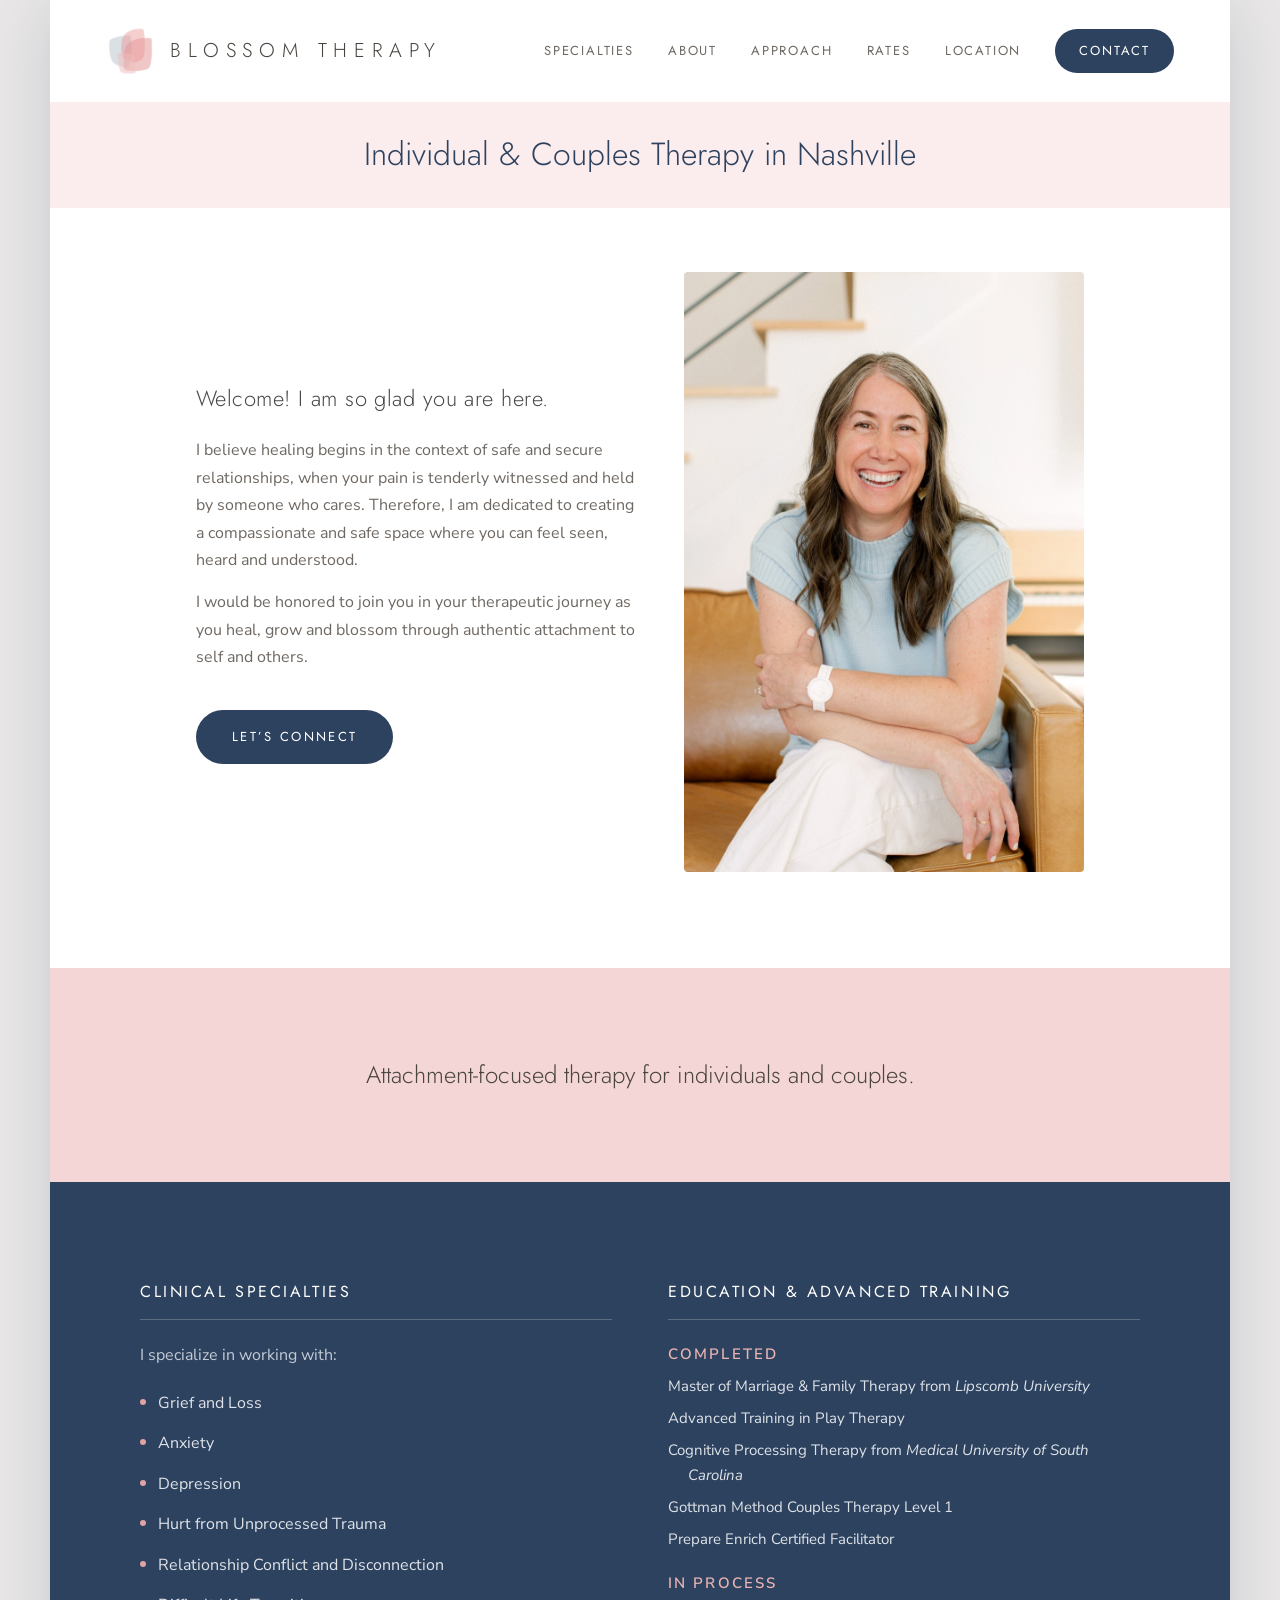
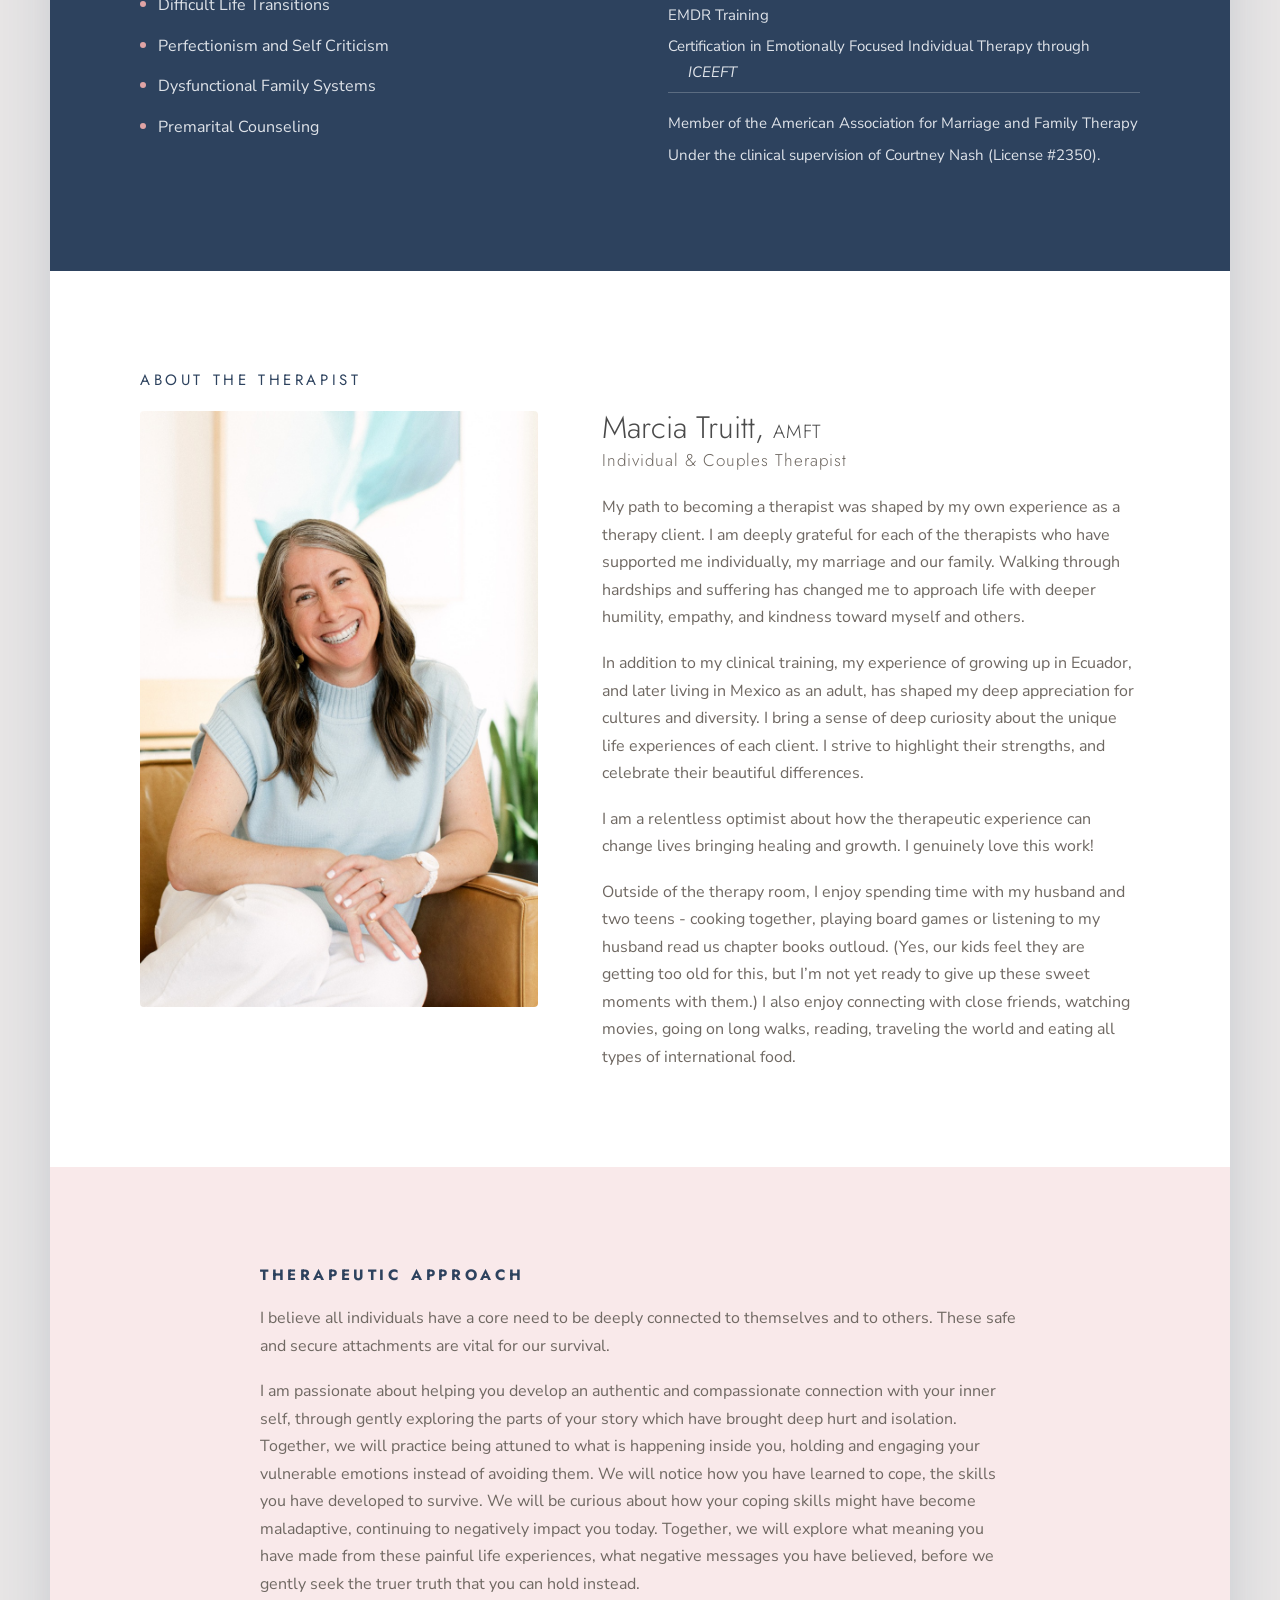
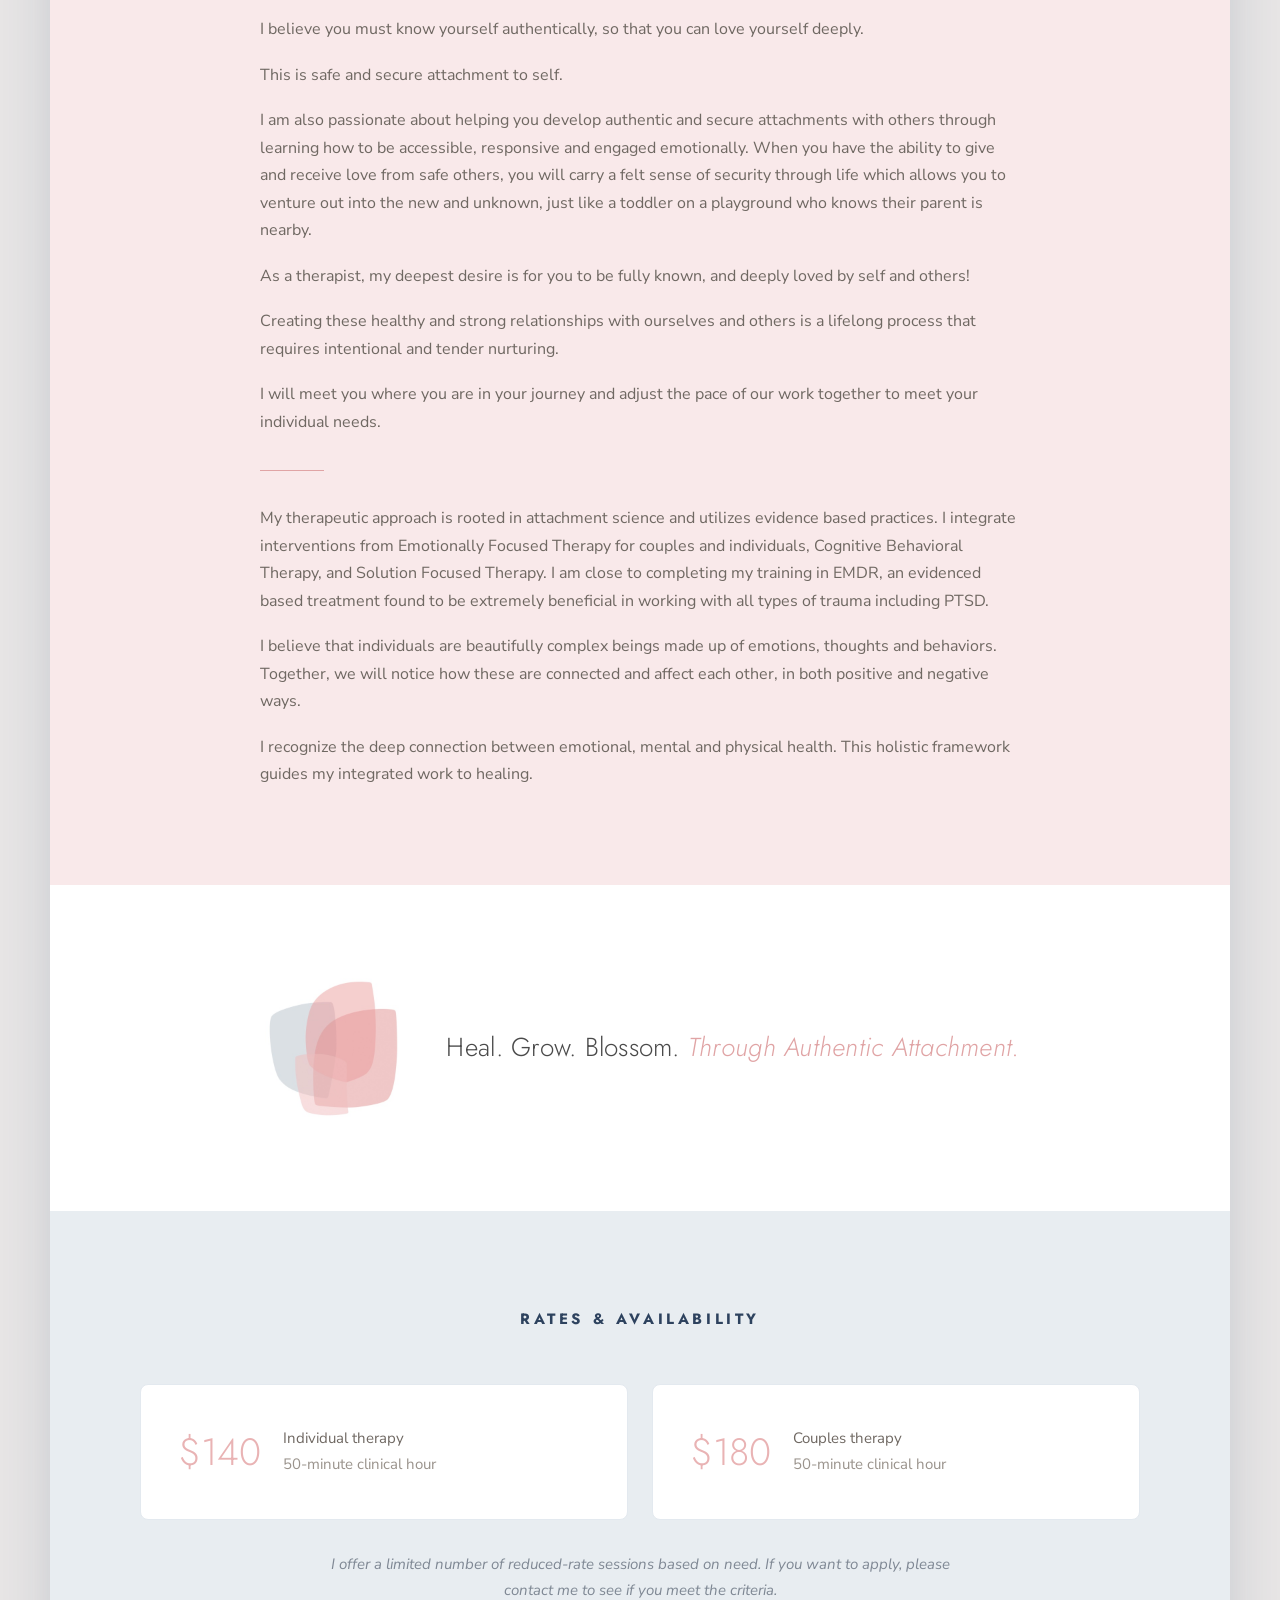
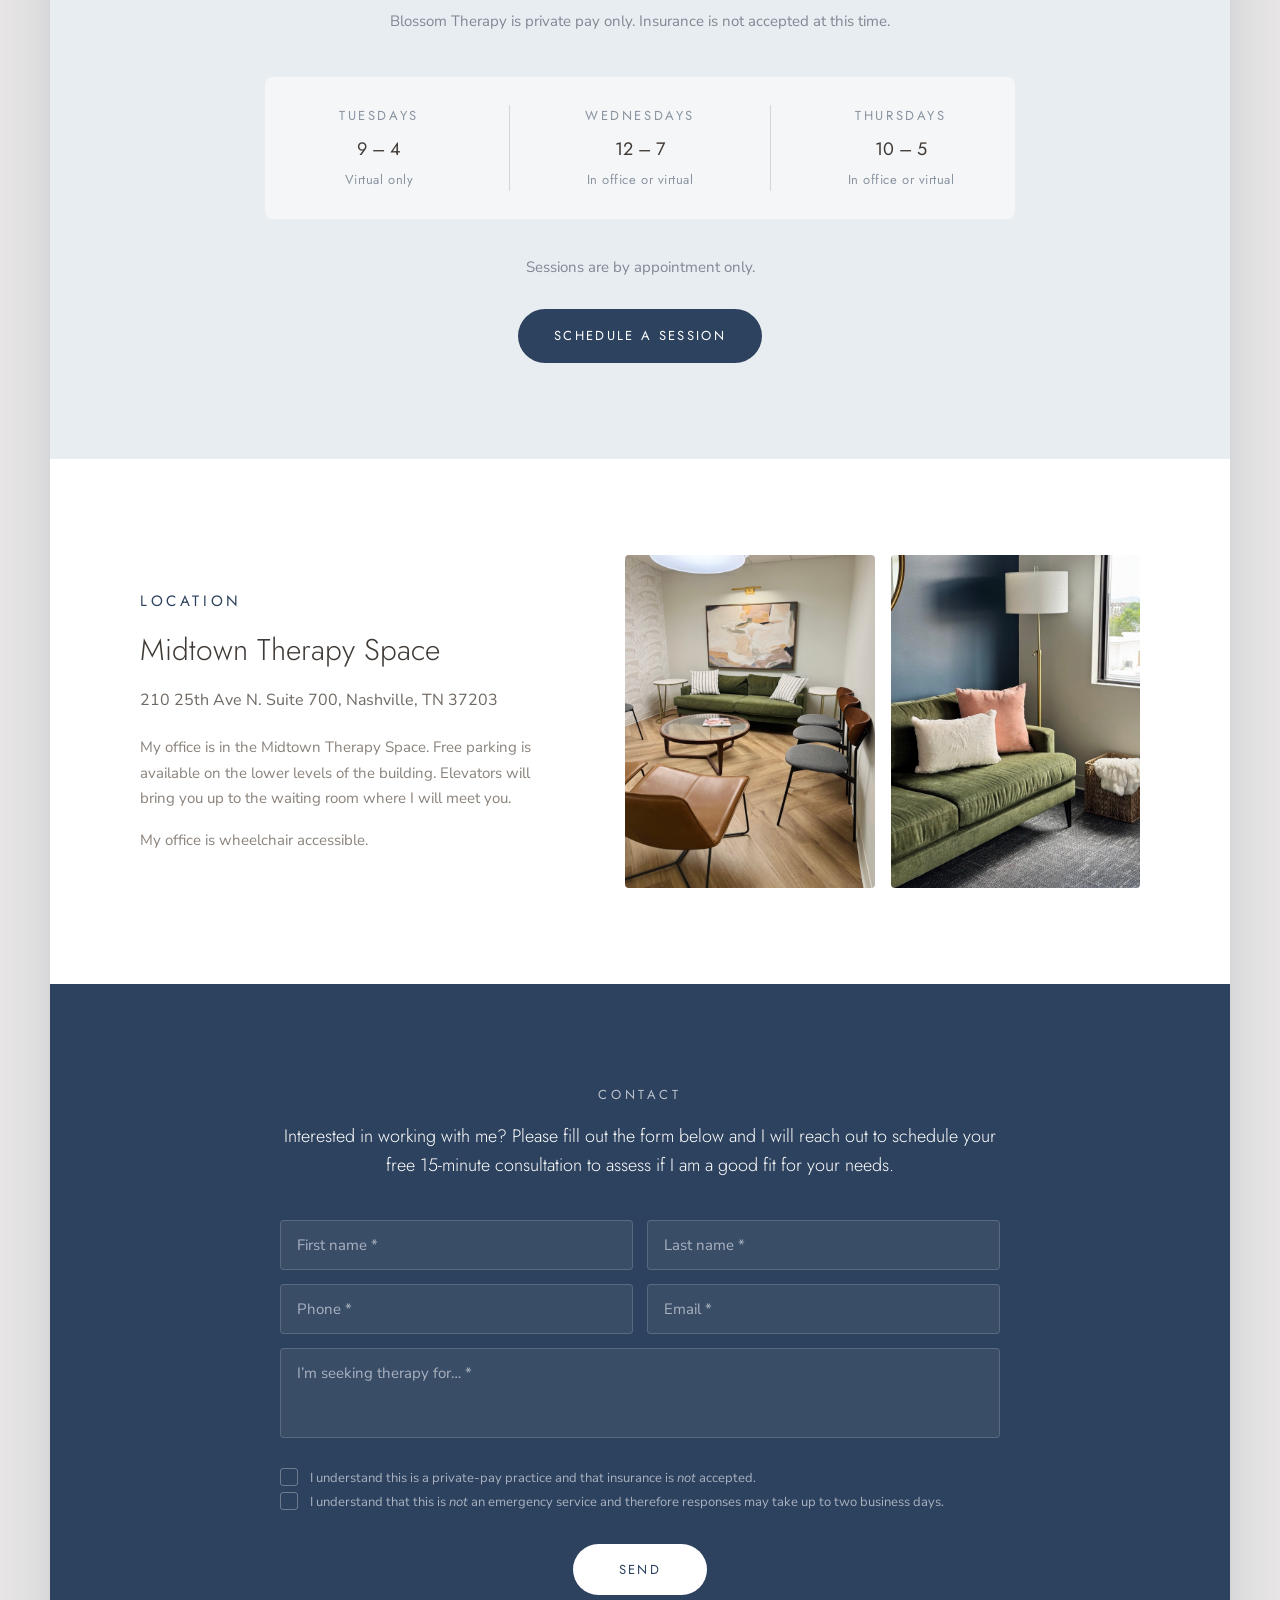
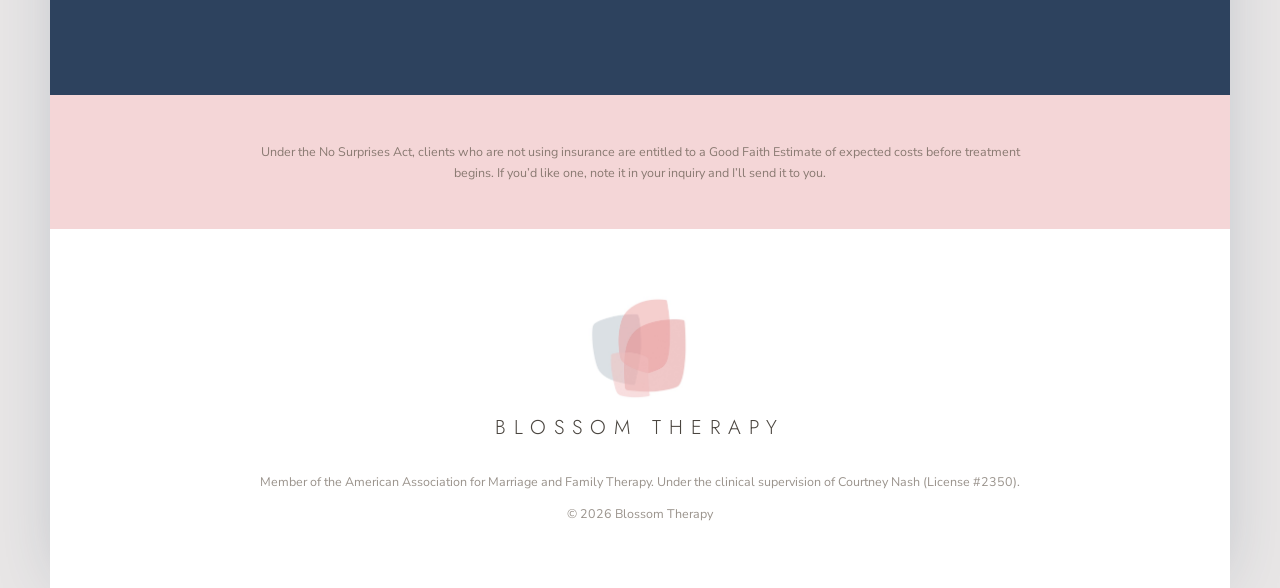
==== commit 1a105a51: "add premarital counseling" ====
--- a/index.html
+++ b/index.html
@@ -83,7 +83,7 @@
   <main id="main">
 
     <section class="headline-band" id="top">
-      <h1>Individual &amp; Couples Therapy in Nashville</h1>
+      <h1>Individual &amp; Couples Therapy <span class="nb">in Nashville</span></h1>
     </section>
 
     <section class="hero">
@@ -107,7 +107,7 @@
         <div class="cols">
           <div>
             <h2>Clinical Specialties</h2>
-            <p class="lead">I specialize in working with individuals who are experiencing:</p>
+            <p class="lead">I specialize in working with:</p>
             <ul class="specialty-list">
               <li>Grief and Loss</li>
               <li>Anxiety</li>
@@ -117,6 +117,7 @@
               <li>Difficult Life Transitions</li>
               <li>Perfectionism and Self Criticism</li>
               <li>Dysfunctional Family Systems</li>
+              <li>Premarital Counseling</li>
             </ul>
           </div>
           <div class="training">
--- a/css/styles.css
+++ b/css/styles.css
@@ -216,7 +216,7 @@
     display: none;
     flex-basis: 100%;
     flex-direction: column;
-    align-items: flex-start;
+    align-items: stretch;
     gap: 0;
     padding: 8px 2px 14px;
   }
@@ -226,12 +226,17 @@
   .site-nav a {
     padding: 12px 0;
     width: 100%;
+    text-align: center;
     border-bottom: 1px solid #f3edeb;
   }
 
+  /* Location (last plain item): no divider hanging past the pill below it */
+  .site-nav a:nth-last-of-type(2) { border-bottom: 0; }
+
   .site-nav .nav-cta {
-    margin-top: 16px;
-    width: auto;
+    width: 100%;
+    padding: 16px 24px;
+    border-radius: 40px;
     border-bottom: 0;
   }
 }
@@ -254,6 +259,9 @@
   margin: 0;
   text-align: center;
 }
+
+/* Keep "in Nashville" together if the headline ever wraps */
+.headline-band h1 .nb { white-space: nowrap; }
 
 .hero {
   padding: 64px 56px 96px;
@@ -526,6 +534,8 @@
 .tagline-band p em {
   font-style: italic;
   color: var(--rose-line);
+  /* If the tagline wraps, break cleanly after "Blossom." */
+  white-space: nowrap;
 }
 
 /* --------------------------------------------------------------------------
@@ -945,9 +955,13 @@
 @media (max-width: 640px) {
   .headline-band h1 { font-size: 25px; }
 
-  .brand img { height: 38px; }
-
-  .brand span { font-size: 14px; letter-spacing: 0.22em; }
+  .headline-band h1 .nb { display: block; }
+
+  .tagline-band p em { display: block; }
+
+  .brand img { height: 40px; }
+
+  .brand span { font-size: 15px; letter-spacing: 0.24em; }
 
   .hero .hero-lede { font-size: 20px; }
 
@@ -959,3 +973,7 @@
 
   .tagline-band p { font-size: 22px; }
 }
+
+@media (max-width: 400px) {
+  .tagline-band p { font-size: 20px; }
+}
